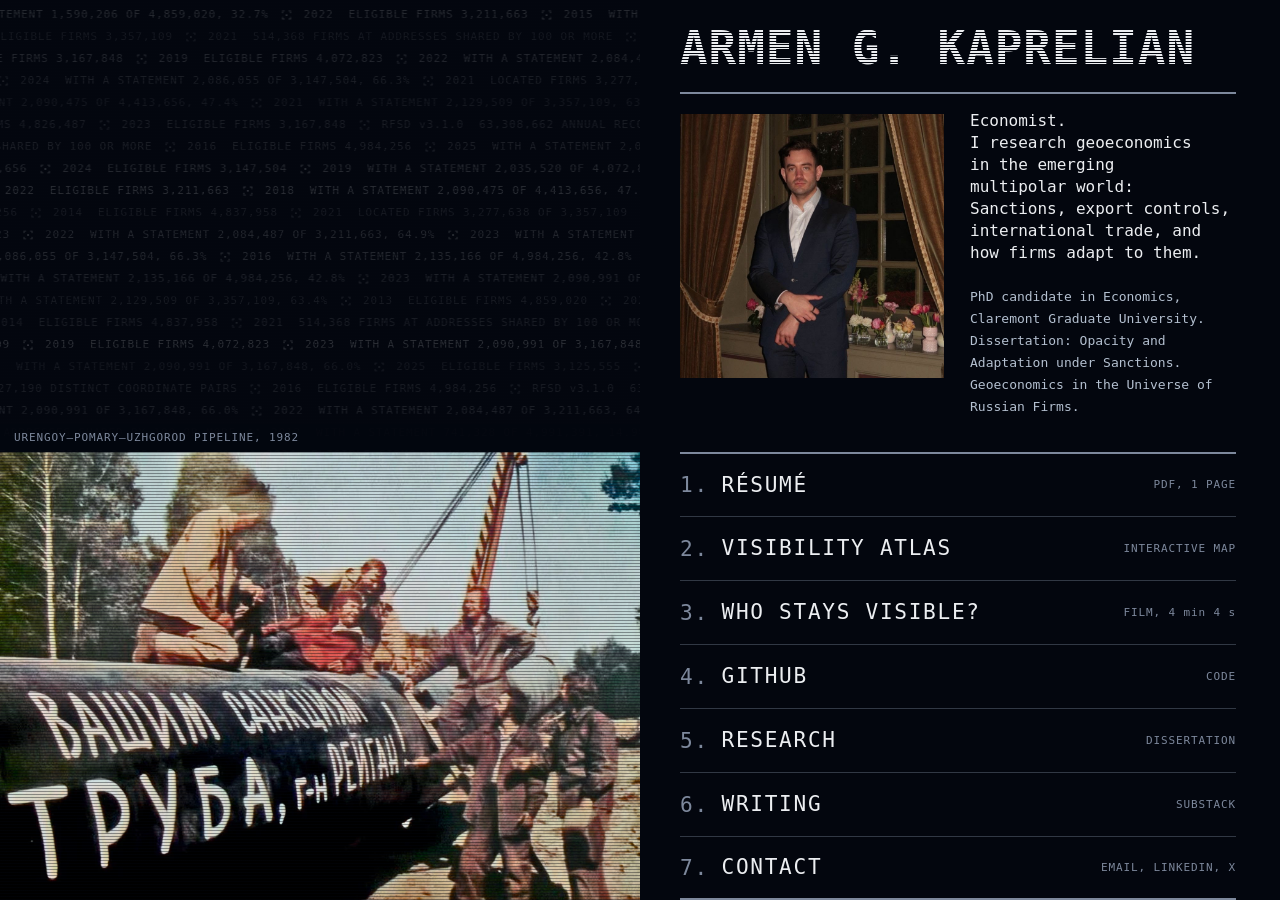
==== index.html @ 8ff7fbce "Home: the phone's top block as a card, the headshot as tall as its text (round 33, the author's appr" ====
<!doctype html>
<html lang="en">
<head>
<meta charset="utf-8">
<meta name="viewport" content="width=device-width, initial-scale=1, viewport-fit=cover">
<title>⌜Armen Kaprelian⌟</title>
<meta name="description" content="Armen G. Kaprelian, economist: sanctions, international trade and Russian firms. PhD candidate, Claremont Graduate University.">
<link rel="icon" href="favicon.svg" type="image/svg+xml">
<link rel="icon" href="favicon-32.png" sizes="32x32" type="image/png">
<link rel="apple-touch-icon" href="apple-touch-icon.png">
<link rel="preload" href="fonts/IBMPlexMono-400-latin.woff2" as="font" type="font/woff2" crossorigin>
<link rel="preload" href="fonts/IBMPlexMono-500-latin.woff2" as="font" type="font/woff2" crossorigin>
<link rel="preload" href="fonts/IBMPlexMono-700-latin.woff2" as="font" type="font/woff2" crossorigin>
<meta name="theme-color" content="#03060E">
<meta property="og:type" content="website"><meta property="og:site_name" content="Armen G. Kaprelian">
<meta property="og:title" content="Armen G. Kaprelian"><meta property="og:description" content="Armen G. Kaprelian, economist: sanctions, international trade and Russian firms. PhD candidate, Claremont Graduate University.">
<meta property="og:url" content="https://armenkaprelian.github.io/"><meta property="og:image" content="https://armenkaprelian.github.io/img/card.jpg">
<meta property="og:image:width" content="1200"><meta property="og:image:height" content="630"><meta property="og:image:alt" content="Armen G. Kaprelian: the name, the headshot and the bio beside the 1982 pipeline photo and the data stream of the home page.">
<meta name="twitter:card" content="summary_large_image">
<link rel="stylesheet" href="css/site.css">
</head>
<body>
<main class="home">
  <div class="visual">
    <canvas class="stream" aria-hidden="true"></canvas>
    <figure class="photo">
      <img src="img/home-pipeline-1982.webp" width="1000" height="700" alt="Soviet pipeline workers in 1982 beside a pipe painted with the slogan: Your sanctions are done for, Mr. Reagan!">
      <img class="pv" data-k="resume" data-src="img/preview-resume.webp" alt="" aria-hidden="true">
      <img class="pv" data-k="atlas" data-src="img/preview-atlas.webp" alt="" aria-hidden="true">
      <img class="pv" data-k="film" data-src="img/preview-film.webp" alt="" aria-hidden="true">
      <div class="pv card" data-k="github" aria-hidden="true"><div class="k">GITHUB</div><div class="big"><span class="striped">github.com/<br>ArmenKaprelian</span></div></div>
      <div class="pv card" data-k="research" aria-hidden="true"><div class="k">DISSERTATION</div><div class="big"><span class="striped">Opacity and Adaptation under Sanctions</span></div><div class="sub">Geoeconomics in the Universe of Russian Firms. Claremont Graduate University, expected 2026.</div></div>
      <div class="pv card" data-k="writing" aria-hidden="true"><div class="k">WRITING</div><div class="big"><span class="striped">substack.com/<br>@armenkaprelian</span></div></div>
      <div class="pv card" data-k="contact" aria-hidden="true"><div class="k">CONTACT</div><div class="big"><span class="striped">armenkaprelian<br>@gmail.com</span></div><div class="sub">LinkedIn, GitHub, X.</div></div>
      <div class="lines" aria-hidden="true"></div>
      <figcaption class="above">
        <div class="gloss" role="note" aria-hidden="true">
          <div class="t" lang="ru">Вашим санкциям труба, г-н Рейган!</div>
          <div class="q">«Your sanctions are done for, Mr. Reagan!»</div>
          <div class="w"><span lang="ru">Труба</span>: a pipe, and slang for «done for».</div>
        </div>
        <div class="bar"><span class="cap">Urengoy–Pomary–Uzhgorod pipeline, 1982</span><span data-k="resume">Résumé</span><span data-k="atlas">Visibility Atlas</span><span data-k="film">Who stays visible?</span><span data-k="github">GitHub</span><span data-k="research">Research</span><span data-k="writing">Writing</span><span data-k="contact">Contact</span></div>
      </figcaption>
    </figure>
  </div>

  <div class="content">
    <header class="top">
      <h1><span class="striped">Armen G. Kaprelian</span></h1>
      <hr>
      <div class="id">
        <img class="portrait" src="img/headshot.jpg" width="860" height="860" alt="Armen G. Kaprelian">
        <div class="lede">
          <p class="lead"><span class="role">Economist. </span><br><span class="what">I research geoeconomics in the emerging multipolar world: <br>Sanctions, <span class="nb">export controls,</span> international trade, and how firms adapt to them.</span></p>
          <p><span class="deg">PhD candidate in Economics, Claremont Graduate University. </span><span class="dis">Dissertation: Opacity and Adaptation under Sanctions. Geoeconomics in the Universe of Russian Firms.</span></p>
        </div>
      </div>
    </header>
    <nav class="index" aria-label="Pages">
      <a data-k="resume" href="resume/kaprelian-resume.pdf#view=Fit&amp;zoom=page-fit"><span class="n">1.</span><span class="label">Résumé</span><span class="tag">PDF, 1 PAGE</span></a>
      <a data-k="atlas" href="atlas/"><span class="n">2.</span><span class="label">Visibility Atlas</span><span class="tag">INTERACTIVE MAP</span></a>
      <a data-k="film" href="film/"><span class="n">3.</span><span class="label">Who stays visible?</span><span class="tag">FILM, 4 min 4 s</span></a>
      <a data-k="github" href="https://github.com/ArmenKaprelian"><span class="n">4.</span><span class="label">GitHub</span><span class="tag">CODE</span></a>
      <a data-k="research" href="research/"><span class="n">5.</span><span class="label">Research</span><span class="tag">DISSERTATION</span></a>
      <a data-k="writing" href="writing/"><span class="n">6.</span><span class="label">Writing</span><span class="tag">SUBSTACK</span></a>
      <a data-k="contact" href="contact/"><span class="n">7.</span><span class="label">Contact</span><span class="tag">EMAIL, LINKEDIN, X</span></a>
    </nav>
  </div>
</main>
<script src="js/stream-data.js"></script>
<script src="js/stream.js"></script>
<script src="js/home.js"></script>
</body>
</html>
---- css/site.css ----
/* The site's one stylesheet. Colours, type and the focus corners are the Visibility Atlas's own tokens
   (dataviz-lab/motion/css/theme.css and design/principles.md), so the site and the atlas read as one system.
   The atlas never loads this file: it keeps its own page, styles and scripts under /atlas/. */

/* IBM Plex Mono from the site's own fonts/ folder (the author's decision of 29 October 2026): Google Fonts' @font-face rules, copied with
   their unicode-range lines so a browser fetches only the subsets a page uses, and the woff2 files Google serves, renamed. SIL Open Font
   License 1.1 (fonts/IBMPlexMono-OFL.txt). Every page preloads the three Latin files. */
@font-face { font-family: 'IBM Plex Mono'; font-style: normal; font-weight: 400; font-display: swap; src: url('../fonts/IBMPlexMono-400-cyrillic-ext.woff2') format('woff2'); unicode-range: U+0460-052F, U+1C80-1C8A, U+20B4, U+2DE0-2DFF, U+A640-A69F, U+FE2E-FE2F; }
@font-face { font-family: 'IBM Plex Mono'; font-style: normal; font-weight: 400; font-display: swap; src: url('../fonts/IBMPlexMono-400-cyrillic.woff2') format('woff2'); unicode-range: U+0301, U+0400-045F, U+0490-0491, U+04B0-04B1, U+2116; }
@font-face { font-family: 'IBM Plex Mono'; font-style: normal; font-weight: 400; font-display: swap; src: url('../fonts/IBMPlexMono-400-vietnamese.woff2') format('woff2'); unicode-range: U+0102-0103, U+0110-0111, U+0128-0129, U+0168-0169, U+01A0-01A1, U+01AF-01B0, U+0300-0301, U+0303-0304, U+0308-0309, U+0323, U+0329, U+1EA0-1EF9, U+20AB; }
@font-face { font-family: 'IBM Plex Mono'; font-style: normal; font-weight: 400; font-display: swap; src: url('../fonts/IBMPlexMono-400-latin-ext.woff2') format('woff2'); unicode-range: U+0100-02BA, U+02BD-02C5, U+02C7-02CC, U+02CE-02D7, U+02DD-02FF, U+0304, U+0308, U+0329, U+1D00-1DBF, U+1E00-1E9F, U+1EF2-1EFF, U+2020, U+20A0-20AB, U+20AD-20C4, U+2113, U+2C60-2C7F, U+A720-A7FF; }
@font-face { font-family: 'IBM Plex Mono'; font-style: normal; font-weight: 400; font-display: swap; src: url('../fonts/IBMPlexMono-400-latin.woff2') format('woff2'); unicode-range: U+0000-00FF, U+0131, U+0152-0153, U+02BB-02BC, U+02C6, U+02DA, U+02DC, U+0304, U+0308, U+0329, U+2000-206F, U+20AC, U+2122, U+2191, U+2193, U+2212, U+2215, U+FEFF, U+FFFD; }
@font-face { font-family: 'IBM Plex Mono'; font-style: normal; font-weight: 500; font-display: swap; src: url('../fonts/IBMPlexMono-500-cyrillic-ext.woff2') format('woff2'); unicode-range: U+0460-052F, U+1C80-1C8A, U+20B4, U+2DE0-2DFF, U+A640-A69F, U+FE2E-FE2F; }
@font-face { font-family: 'IBM Plex Mono'; font-style: normal; font-weight: 500; font-display: swap; src: url('../fonts/IBMPlexMono-500-cyrillic.woff2') format('woff2'); unicode-range: U+0301, U+0400-045F, U+0490-0491, U+04B0-04B1, U+2116; }
@font-face { font-family: 'IBM Plex Mono'; font-style: normal; font-weight: 500; font-display: swap; src: url('../fonts/IBMPlexMono-500-vietnamese.woff2') format('woff2'); unicode-range: U+0102-0103, U+0110-0111, U+0128-0129, U+0168-0169, U+01A0-01A1, U+01AF-01B0, U+0300-0301, U+0303-0304, U+0308-0309, U+0323, U+0329, U+1EA0-1EF9, U+20AB; }
@font-face { font-family: 'IBM Plex Mono'; font-style: normal; font-weight: 500; font-display: swap; src: url('../fonts/IBMPlexMono-500-latin-ext.woff2') format('woff2'); unicode-range: U+0100-02BA, U+02BD-02C5, U+02C7-02CC, U+02CE-02D7, U+02DD-02FF, U+0304, U+0308, U+0329, U+1D00-1DBF, U+1E00-1E9F, U+1EF2-1EFF, U+2020, U+20A0-20AB, U+20AD-20C4, U+2113, U+2C60-2C7F, U+A720-A7FF; }
@font-face { font-family: 'IBM Plex Mono'; font-style: normal; font-weight: 500; font-display: swap; src: url('../fonts/IBMPlexMono-500-latin.woff2') format('woff2'); unicode-range: U+0000-00FF, U+0131, U+0152-0153, U+02BB-02BC, U+02C6, U+02DA, U+02DC, U+0304, U+0308, U+0329, U+2000-206F, U+20AC, U+2122, U+2191, U+2193, U+2212, U+2215, U+FEFF, U+FFFD; }
@font-face { font-family: 'IBM Plex Mono'; font-style: normal; font-weight: 700; font-display: swap; src: url('../fonts/IBMPlexMono-700-cyrillic-ext.woff2') format('woff2'); unicode-range: U+0460-052F, U+1C80-1C8A, U+20B4, U+2DE0-2DFF, U+A640-A69F, U+FE2E-FE2F; }
@font-face { font-family: 'IBM Plex Mono'; font-style: normal; font-weight: 700; font-display: swap; src: url('../fonts/IBMPlexMono-700-cyrillic.woff2') format('woff2'); unicode-range: U+0301, U+0400-045F, U+0490-0491, U+04B0-04B1, U+2116; }
@font-face { font-family: 'IBM Plex Mono'; font-style: normal; font-weight: 700; font-display: swap; src: url('../fonts/IBMPlexMono-700-vietnamese.woff2') format('woff2'); unicode-range: U+0102-0103, U+0110-0111, U+0128-0129, U+0168-0169, U+01A0-01A1, U+01AF-01B0, U+0300-0301, U+0303-0304, U+0308-0309, U+0323, U+0329, U+1EA0-1EF9, U+20AB; }
@font-face { font-family: 'IBM Plex Mono'; font-style: normal; font-weight: 700; font-display: swap; src: url('../fonts/IBMPlexMono-700-latin-ext.woff2') format('woff2'); unicode-range: U+0100-02BA, U+02BD-02C5, U+02C7-02CC, U+02CE-02D7, U+02DD-02FF, U+0304, U+0308, U+0329, U+1D00-1DBF, U+1E00-1E9F, U+1EF2-1EFF, U+2020, U+20A0-20AB, U+20AD-20C4, U+2113, U+2C60-2C7F, U+A720-A7FF; }
@font-face { font-family: 'IBM Plex Mono'; font-style: normal; font-weight: 700; font-display: swap; src: url('../fonts/IBMPlexMono-700-latin.woff2') format('woff2'); unicode-range: U+0000-00FF, U+0131, U+0152-0153, U+02BB-02BC, U+02C6, U+02DA, U+02DC, U+0304, U+0308, U+0329, U+2000-206F, U+20AC, U+2122, U+2191, U+2193, U+2212, U+2215, U+FEFF, U+FFFD; }

:root {
  --stage: #03060E;          /* the atlas's near-black navy */
  --panel: #091023;
  --ink: #ECEEF1;            /* text */
  --muted: #B4C0D0;          /* the second voice */
  --dim: #7D889C;            /* rules, numbers, captions */
  --cursor: #DB78B1; --cursor-live: #EB9AC6;   /* fuchsia: what you act on (round 32 (1 November 2026, the author's instruction from a side chat's advice): warmer and a quarter less saturated than round 30's #EE69C0/#F49ED2 and #57CE70/#93E09E, OKLCH 0.70/0.14/346 and 0.77/0.13/128; measured: 6.6:1 and 9.5:1 as text on the panel, 7.1 and 10.1:1 for the stage on their fills, 27 normal, 22 protan and 14 deutan apart, 11.2 and 10.6 from the nearest data colour) */
  --context: #9CC466;        /* green: what you read */
  --font: "IBM Plex Mono", "DejaVu Sans Mono", "Liberation Mono", Menlo, Consolas, monospace;
  --split: 50%;              /* the image panel's share of the width: half and half (layout C4, the author's pick of 28 October 2026) */
  --mk-tl-dim: url("data:image/svg+xml,%3Csvg xmlns='http://www.w3.org/2000/svg' viewBox='0 0 8 8'%3E%3Cpath d='M1 7V1h6' fill='none' stroke='%237D889C' stroke-width='2' stroke-linecap='round' stroke-linejoin='round'/%3E%3C/svg%3E");
  --mk-tr-dim: url("data:image/svg+xml,%3Csvg xmlns='http://www.w3.org/2000/svg' viewBox='0 0 8 8'%3E%3Cpath d='M1 1h6v6' fill='none' stroke='%237D889C' stroke-width='2' stroke-linecap='round' stroke-linejoin='round'/%3E%3C/svg%3E");
  --mk-br-dim: url("data:image/svg+xml,%3Csvg xmlns='http://www.w3.org/2000/svg' viewBox='0 0 8 8'%3E%3Cpath d='M7 1v6H1' fill='none' stroke='%237D889C' stroke-width='2' stroke-linecap='round' stroke-linejoin='round'/%3E%3C/svg%3E");
  --mk-bl-dim: url("data:image/svg+xml,%3Csvg xmlns='http://www.w3.org/2000/svg' viewBox='0 0 8 8'%3E%3Cpath d='M7 7H1V1' fill='none' stroke='%237D889C' stroke-width='2' stroke-linecap='round' stroke-linejoin='round'/%3E%3C/svg%3E");
  --mk-tl: url("data:image/svg+xml,%3Csvg xmlns='http://www.w3.org/2000/svg' viewBox='0 0 8 8'%3E%3Cpath d='M1 7V1h6' fill='none' stroke='%23EB9AC6' stroke-width='2' stroke-linecap='round' stroke-linejoin='round'/%3E%3C/svg%3E");
  --mk-tr: url("data:image/svg+xml,%3Csvg xmlns='http://www.w3.org/2000/svg' viewBox='0 0 8 8'%3E%3Cpath d='M1 1h6v6' fill='none' stroke='%23EB9AC6' stroke-width='2' stroke-linecap='round' stroke-linejoin='round'/%3E%3C/svg%3E");
  --mk-br: url("data:image/svg+xml,%3Csvg xmlns='http://www.w3.org/2000/svg' viewBox='0 0 8 8'%3E%3Cpath d='M7 1v6H1' fill='none' stroke='%23EB9AC6' stroke-width='2' stroke-linecap='round' stroke-linejoin='round'/%3E%3C/svg%3E");
  --mk-bl: url("data:image/svg+xml,%3Csvg xmlns='http://www.w3.org/2000/svg' viewBox='0 0 8 8'%3E%3Cpath d='M7 7H1V1' fill='none' stroke='%23EB9AC6' stroke-width='2' stroke-linecap='round' stroke-linejoin='round'/%3E%3C/svg%3E");
  --corners: var(--mk-tl) top left / 8px no-repeat, var(--mk-tr) top right / 8px no-repeat, var(--mk-br) bottom right / 8px no-repeat, var(--mk-bl) bottom left / 8px no-repeat;
  --corners-dim: var(--mk-tl-dim) top left / 8px no-repeat, var(--mk-tr-dim) top right / 8px no-repeat, var(--mk-br-dim) bottom right / 8px no-repeat, var(--mk-bl-dim) bottom left / 8px no-repeat;
  color-scheme: dark;
  --safe-l: env(safe-area-inset-left, 0px);    /* the notch and the home indicator, with viewport-fit=cover (zero elsewhere) */
  --safe-r: env(safe-area-inset-right, 0px);
  --safe-b: env(safe-area-inset-bottom, 0px);
}

* { box-sizing: border-box; }
html { -webkit-text-size-adjust: 100%; text-size-adjust: 100%; }   /* iOS enlarges text on rotation without it */
html, body { margin: 0; background: var(--stage); color: var(--ink); font-family: var(--font); }
body { font-size: 15px; line-height: 1.45; -webkit-font-smoothing: antialiased; }
a { color: inherit; }

/* The striped display style: large type cut by 1 px gaps at a 3 px pitch, the atlas's title treatment. */
@supports (mask-image: linear-gradient(#000, #000)) or (-webkit-mask-image: linear-gradient(#000, #000)) {
  .striped { -webkit-mask-image: repeating-linear-gradient(to bottom, #000 0, #000 2px, transparent 2px, transparent 3px); mask-image: repeating-linear-gradient(to bottom, #000 0, #000 2px, transparent 2px, transparent 3px); }
}

/* The focus corners: the atlas mark's four brackets around a link under the pointer or the keyboard. Hover applies only where the
   device can hover, so a tap on a phone leaves no stuck state; a press shows the live colour for as long as the finger is down. The same
   corners mark the index's rows and the film's chapters. The ::before box exists only in those states, when it gets its content. */
.cornered { position: relative; text-decoration: none; }
.cornered::before, .index .label::before, .film .chapters button::before { position: absolute; inset: -3px -7px; pointer-events: none; }
.film .chapters button::before { inset: -1px -7px; }
.cornered:focus-visible, .cornered:active { color: var(--cursor-live); outline: none; }
.cornered:focus-visible::before, .index a:focus-visible .label::before, .film .chapters button:focus-visible::before { content: ""; background: var(--corners); }
@media (hover: hover) {
  .cornered:hover { color: var(--cursor-live); }
  .cornered:hover::before, .index a:hover .label::before, .film .chapters button:hover::before { content: ""; background: var(--corners); }
}

hr { border: 0; height: 2px; margin: 0; background: var(--dim); }

/* Home, layout A "Index" (the author's pick of 29 October 2026). The image panel at the left, the content at the right, and one
   line across the page: the photo's top edge is the index's top rule, and the photo's height (--band, 0.7 of the panel's width,
   capped so the top block keeps its rows) is the index's height. The name, the headshot and the bio sit on the stream's 22 px rows,
   which start 4 px from the top. Widths come from the page (cqw), so a scroll bar never makes the photo wider than its panel. */
.home { --band: min(35vw, 100vh - 330px); --photo: 35vw; container-type: inline-size; display: grid; grid-template-columns: var(--split) 1fr; min-height: 100vh; min-height: 100dvh; }   /* dvh where the browser has it, so Safari's toolbars never cover the panel */
@supports (height: 100dvh) { .home { --band: min(35vw, 100dvh - 330px); } }
@supports (width: 1cqw) and (height: 100dvh) { .home { --band: min(35cqw, 100dvh - 330px); --photo: 35cqw; } }   /* --photo (round 32, 1 November 2026): the photo's height at the column's full width, apart from the band that sizes the index, so a short window no longer narrows the photo */
.visual { position: sticky; top: 0; height: 100vh; height: 100dvh; overflow: hidden; background: var(--stage); }
.visual canvas { position: absolute; inset: 0; z-index: 1; width: 100%; height: 100%; }
/* The photo's scan lines over the stream too (the author's request of 29 October 2026), so the panel reads as one surface: the same
   1 px line of rgba(3, 6, 14, .38) every 3 px, above the stream's canvas (painted after it at the same level) and below the photo, its
   caption bar and the slogan card, taking no pointer events. The 3 px tiles are placed from the photo's top edge (the band line, which
   need not be a multiple of 3 px from the panel's top), so the pitch runs on through the photo with no seam. A deliberate exception to
   the rule that stripes belong to large type only: this is the photo's overlay extended over the panel, not stripes on the 11 px text. */
.visual::after { content: ""; position: absolute; inset: 0; z-index: 1; pointer-events: none; background: linear-gradient(to bottom, rgba(3, 6, 14, .38) 0 1px, transparent 1px) 0 calc(100% - var(--photo)) / 100% 3px repeat-y; }

/* The photo on the floor at the centre line, its caption bar above it. Inside its frame, bottom to top: the photo, the previews of
   the index's pages, and the scan lines. */
.photo { position: absolute; left: 0; right: 0; bottom: 0; z-index: 2; margin: 0; height: var(--photo); aspect-ratio: 10 / 7; }   /* the column's width; where the window is short the photo's top sits above the index's rule (round 32) */
.photo > img, .photo .pv { position: absolute; inset: 0; display: block; width: 100%; height: 100%; }
.photo .pv { opacity: 0; transition: opacity .15s linear; }
.photo .lines { position: absolute; inset: 0; pointer-events: none; background: repeating-linear-gradient(to bottom, rgba(3, 6, 14, .38) 0 1px, transparent 1px 3px); }
.photo .pv.live { opacity: 1; }   /* js/home.js marks the preview of the row under the pointer or the keyboard */
.photo .card { display: flex; flex-direction: column; justify-content: center; gap: calc(var(--photo) * .03); padding: 0 40px; background: var(--panel); }   /* the pages without a picture, set like the film's title cards */
.photo .card .k { font-size: 12px; font-weight: 500; letter-spacing: .08em; color: var(--dim); }
.photo .card .big { font-size: calc(var(--photo) * .072); line-height: 1.12; font-weight: 700; letter-spacing: .02em; color: var(--ink); overflow-wrap: anywhere; }
.photo .card .sub { max-width: 52ch; font-size: 14px; color: var(--muted); }
.photo .above { position: absolute; left: 0; right: 0; bottom: 100%; display: flex; flex-direction: column; align-items: flex-start; }
/* The slogan, its translation and the pun, while a mouse or a pen is over the photo (or after a tap on a phone): the slogan as the
   card's title in the reading green, as on the atlas's cards (the author's pick of 29 October 2026). */
.photo .gloss { display: none; margin: 0 0 10px max(14px, var(--safe-l)); padding: 8px 12px 9px; max-width: calc(100% - 28px); background: rgba(9, 16, 35, .92); border: 2px solid var(--context); }
.photo .gloss .t { font-size: 11px; font-weight: 500; letter-spacing: .08em; text-transform: uppercase; color: var(--context); }
.photo .gloss .q { margin-top: 3px; font-size: 14px; color: var(--ink); }
.photo .gloss .w { font-size: 12px; color: var(--muted); }
.photo.on:not([data-show]) .gloss, .photo.tapped .gloss { display: block; }
.photo .bar { align-self: stretch; display: flex; flex-wrap: wrap; column-gap: 3em; padding: 6px 14px 6px max(14px, var(--safe-l)); font-size: 11px; line-height: 1.5; letter-spacing: .08em; text-transform: uppercase; color: var(--dim); background: rgba(3, 6, 14, .88); }
.photo .bar [data-k] { display: none; color: var(--cursor-live); }   /* while a preview shows, the caption names its page */
.photo[data-show] .bar .cap { display: none; }
.photo .bar [data-k].live { display: inline; }

/* The content: the top block on the 22 px rows, the index in the photo's band. */
.content { display: grid; grid-template-rows: 1fr var(--band); min-height: 100vh; min-height: 100dvh; }
.content .top { --shot: 198px; padding: 26px max(44px, var(--safe-r)) 0 40px; }
@supports (width: round(down, 10px, 1px)) and (height: 100dvh) and (width: 1cqw) {   /* the headshot fills the rows left above the band, in whole rows, and at most half the column's width (the author's pick of 29 October 2026) */
  .content .top { --shot: clamp(132px, round(down, min(100dvh - var(--band) - 140px, (50cqw - 84px) * .5), 22px), 572px); }
}
/* Small laptop screens (761 to 1400 px wide, up to 860 px tall): the bio runs to more lines there than the rows above the band hold,
   so the top block keeps one more row, the headshot stays at 132 px, which widens the bio's column, and the dissertation runs on after
   the degree rather than on its own line (the author's pick (ii) of 29 October 2026: the pipeline photo keeps its size). Other screens
   are unchanged. */
@media (min-width: 761px) and (max-width: 1500px) and (max-height: 860px) {   /* to 1,500 px wide since round 32 (1 November 2026): at 1,440 wide the lede wraps to 334 px against the 330 the band reserves, so windows under 860 px tall overflowed by 4 px */
  .home { --band: min(35vw, 100vh - 352px); }
  @supports (height: 100dvh) { .home { --band: min(35vw, 100dvh - 352px); } }
  @supports (width: 1cqw) and (height: 100dvh) { .home { --band: min(35cqw, 100dvh - 352px); } }
  .content .top { --shot: 132px; }
  .content .lede p .dis { display: inline; }   /* the dissertation runs on after the degree, a row shorter */
}
.content h1 { margin: 0 0 22px; font-size: 46px; line-height: 44px; font-weight: 700; letter-spacing: .02em; text-transform: uppercase; }
.content .top hr { margin: 0 0 20px; }
.content .id { display: grid; grid-template-columns: var(--shot) minmax(0, 1fr); column-gap: 26px; align-items: start; }
.content .portrait { display: block; width: var(--shot); height: var(--shot); }
.content .lede { color: var(--muted); }
.content .lede p { margin: 0; font-size: 13px; line-height: 22px; text-wrap: pretty; }   /* pretty: no last line of one word where the browser supports it */
.content .lede .lead { margin-bottom: 22px; font-size: 16px; color: var(--ink); }
/* The statement's capitals start on the headshot's top edge: the bio moves up 4 px, the space above the capitals in its first 22 px row, a
   shift of the glyphs only, so the layout and the rows stay as they are. Where the headshot is 440 px or more, the statement is set at
   18 px (a step: below 440 px the clamp gives 16 px). */
.content .lede { position: relative; top: -4px; }
.content .lede .lead { font-size: clamp(16px, (var(--shot) - 439px) * 1000, 18px); }
.content .lede .dis { display: block; }   /* the dissertation on its own line, under the degree */
.nb { white-space: nowrap; }

/* The index: seven rows, each a number, the page and a dim note of what it opens; the whole row is the link. */
.index { display: grid; grid-auto-rows: minmax(0, 80px); padding: 0 max(44px, var(--safe-r)) 0 40px; }
.index a { display: grid; grid-template-columns: auto minmax(0, 1fr) auto; align-items: center; border-top: 1px solid rgba(125, 136, 156, .38); color: var(--ink); text-decoration: none; outline: none; -webkit-tap-highlight-color: transparent; }
.index a:first-child { border-top: 2px solid var(--dim); }
.index a:last-child { border-bottom: 2px solid var(--dim); }   /* a rule under CONTACT as over RÉSUMÉ (the author's request of 29 October 2026) */
.index .n { padding-right: 1ch; font-size: clamp(20px, 1.65vw, 28px); font-weight: 500; line-height: 1; letter-spacing: .08em; color: var(--dim); }   /* "1." at the page names' size, as on benschulman.com (the author's pick of 29 October 2026; "01" at 13 px before) */
.index .label { position: relative; justify-self: start; font-size: clamp(20px, 1.65vw, 28px); font-weight: 500; letter-spacing: .08em; text-transform: uppercase; }
.index .tag { padding-left: 16px; font-size: 11px; letter-spacing: .08em; color: var(--dim); white-space: nowrap; }
.index a:focus-visible .label, .index a:active .label { color: var(--cursor-live); }
.index a:focus-visible .tag { color: var(--muted); }
@media (hover: hover) {
  .index a:hover .label { color: var(--cursor-live); }
  .index a:hover .tag { color: var(--muted); }
}

/* Subpages: one reading column, no image panel and no stream. */
.page { max-width: 820px; padding: 13px max(18px, var(--safe-r)) max(48px, calc(var(--safe-b) + 24px)) max(18px, var(--safe-l)); }
.page h1 { margin: 0 0 14px; font-size: 40px; line-height: 1.05; font-weight: 700; letter-spacing: .02em; text-transform: uppercase; }
.page .body { margin: 14px 0; color: var(--muted); }
.page .body p { margin: 0 0 12px; max-width: 66ch; text-wrap: pretty; }
.page .label { font-size: 13px; font-weight: 500; letter-spacing: .08em; text-transform: uppercase; color: var(--dim); }
.page .links { list-style: none; margin: 0; padding: 0; }
.page .links li { display: flex; flex-wrap: wrap; align-items: baseline; column-gap: 14px; line-height: 1.9; }   /* the label on the link's baseline */
.page .links .label { min-width: 9ch; line-height: inherit; }
.page .links a { overflow-wrap: anywhere; }   /* a long address wraps rather than widening a phone's page */
.page .note { font-size: 12px; color: var(--dim); }
/* The film page: the player as large as leaves the title above it and the chapter list below it in one screen (the author's request
   of 29 October 2026), never narrower than 520 px unless the page is; the chapter list in four columns across the page. */
.page.film { max-width: none; }
.film video { display: block; width: min(100%, max(520px, calc((100vh - 310px) * 16 / 9))); width: min(100%, max(520px, calc((100dvh - 310px) * 16 / 9))); height: auto; aspect-ratio: 16 / 9; background: var(--panel); margin: 14px 0 8px; }
.film .chapters { list-style: none; margin: 14px 0; padding: 0; columns: 4 17rem; column-gap: 28px; font-size: 13px; }
.film .chapters li { break-inside: avoid; }
.film .chapters button { font: inherit; color: var(--muted); background: none; border: 0; padding: 2px 0; margin: 0; text-align: left; cursor: pointer; position: relative; -webkit-tap-highlight-color: transparent; }
.film .chapters .t { display: inline-block; min-width: 6ch; color: var(--dim); }
.film .chapters button[aria-current="true"], .film .chapters button[aria-current="true"] .t { color: var(--context); }   /* the chapter playing, in the reading green */
.film .chapters button:focus-visible, .film .chapters button:active { color: var(--cursor-live); outline: none; }
@media (hover: hover) { .film .chapters button:hover { color: var(--cursor-live); } }

/* The way home: HOME inside the mark's corners, dim at rest and fuchsia under the pointer or the keyboard. It closes the title's line
   at the right, on the title's baseline, its right corner on the end of the rule under the title (the author's pick A of 29 October
   2026, the standard for every subpage). The bottom margin, larger than HOME's descent, leaves the header's depth to the title alone,
   so the rule under it stays where it was at every size and pixel density. */
.page .head { display: flex; align-items: baseline; justify-content: space-between; column-gap: 24px; margin: 0 0 14px; }
.page .head h1 { margin: 0; }
.homelink { display: inline-block; flex: none; margin: 0 7px -6px; font-size: 15px; font-weight: 500; letter-spacing: .08em; text-transform: uppercase; color: var(--muted); }
.homelink::before { content: ""; background: var(--corners-dim); }

/* The home page stacked, on phones (the author's rule of 29 October 2026) and wherever the split has too little room: tablets in
   portrait and landscape, phones in landscape, windows narrower than 1200 px or lower than 600 px. The name, the headshot, the bio
   and the index first, in the subpages' 820 px column; the stream and the photo below them, the photo whole at the screen's width
   on the page's floor. Each note sits under its page in the index. js/home.js uses the same limits. */
@media (max-width: 1199px), (max-height: 599px) {
  .home { display: flex; flex-direction: column; }
  .content { order: -1; display: block; min-height: 0; max-width: 820px; }
  .content .top { --shot: 160px; padding: 14px max(16px, var(--safe-r)) 0 max(16px, var(--safe-l)); }
  @supports (width: round(down, 10px, 1px)) and (width: 1cqw) { .content .top { --shot: clamp(110px, round(down, (min(100cqw, 820px) - 32px) * .43, 2px), 286px); } }   /* 0.43 of the column, at most 286 px on tablets */
  .content h1 { margin-bottom: 14px; font-size: 30px; }
  .content .id { column-gap: 16px; }
  .content .lede { display: contents; }
  .content .lede .lead { grid-column: 2; grid-row: 1; margin: 0; font-size: 15px; position: relative; top: -5px; }   /* the capitals on the headshot's top edge */
  .content .lede .lead + p { grid-column: 1 / -1; grid-row: 2; margin-top: 22px; }
  .index { grid-auto-rows: 60px; padding: 22px max(16px, var(--safe-r)) 30px max(16px, var(--safe-l)); }
  .index a { grid-template-columns: auto minmax(0, 1fr); align-content: center; }
  .index .n { grid-row: 1; font-size: 18px; }   /* on the page name's line, at its size */
  .index .label { font-size: 18px; }
  .index .tag { grid-column: 2; padding: 3px 0 0; font-size: 10px; }
  .visual { --above: 154px; position: relative; height: auto; padding-top: var(--above); }   /* a band of the stream above the caption and the photo, tall enough for the slogan's card */
  .visual::after { background-position: 0 var(--above); }   /* the scan lines placed from the photo's top, below that band (one value for both, so they cannot part) */
  .photo { position: relative; right: auto; bottom: auto; width: 100%; height: auto; }
  .photo .bar { padding: 8px max(16px, var(--safe-r)) 8px max(16px, var(--safe-l)); }
  .photo .gloss { margin-left: max(16px, var(--safe-l)); }
}

/* Phones: the subpages' column to the screen's edges. */
@media (max-width: 760px) {
  .page { padding: 14px max(16px, var(--safe-r)) max(40px, calc(var(--safe-b) + 24px)) max(16px, var(--safe-l)); }
  .page h1 { font-size: 30px; }
  .film .chapters button { padding: 5px 0; }   /* taller rows for a finger */
  /* The home page's top block as a card (round 33, the author's request of 2 November 2026, after a phone that scales text by about 1.13 ran the
     statement's last line under the headshot, and his rule against dead space). Beside the headshot sit the lines that identify him, "Economist.",
     the degree and the dissertation, and the headshot is as tall as they are: its box takes the rows they fill and crops the square picture to
     a taller frame (object-fit: cover, at most 1.6 times its width; beyond that, at a text scale over about 1.4, the lines run on below it),
     so no line falls under the picture and no space stands beside it, at any text scale. The statement runs below at the column's full width,
     where no line is short. The four pieces are spans in the two paragraphs (display: contents), placed by the grid; the laptop and tablet
     layouts read the same markup in its own order. The headshot takes 0.40 of the column. The name takes 7 percent of the screen's width, one
     line at 360 px and up unless the text is scaled more than a sixth. (The runaround of 1 November 2026 is retired.) */
  .content .top { --shot: 150px; }
  @supports (width: round(down, 10px, 1px)) and (width: 1cqw) { .content .top { --shot: clamp(110px, round(down, (min(100cqw, 820px) - 32px) * .40, 2px), 286px); } }
  .content h1 { font-size: clamp(22px, 7vw, 30px); line-height: 1.15; }
  .content .id { grid-template-rows: auto auto 1fr auto; }   /* the headshot's rows: "Economist.", the degree, the dissertation; the fr row takes any height left */
  .content .lede p { display: contents; }
  .content .lede br { display: none; }
  .content .portrait { grid-column: 1; grid-row: 1 / 4; align-self: start; height: 100%; min-height: var(--shot); max-height: calc(var(--shot) * 1.6); object-fit: cover; }
  .content .lede .role, .content .lede .deg, .content .lede .dis { grid-column: 2; position: relative; top: -5px; }   /* the capitals on the headshot's top edge */
  .content .lede .role { grid-row: 1; font-size: 15px; color: var(--ink); }
  .content .lede .deg { grid-row: 2; font-size: 13px; color: var(--muted); }
  .content .lede .dis { grid-row: 3; font-size: 13px; color: var(--muted); }
  .content .lede .what { grid-column: 1 / -1; grid-row: 4; margin-top: 22px; font-size: 15px; color: var(--ink); }
}

@media (prefers-reduced-motion: reduce) { * { transition: none !important; animation: none !important; } }
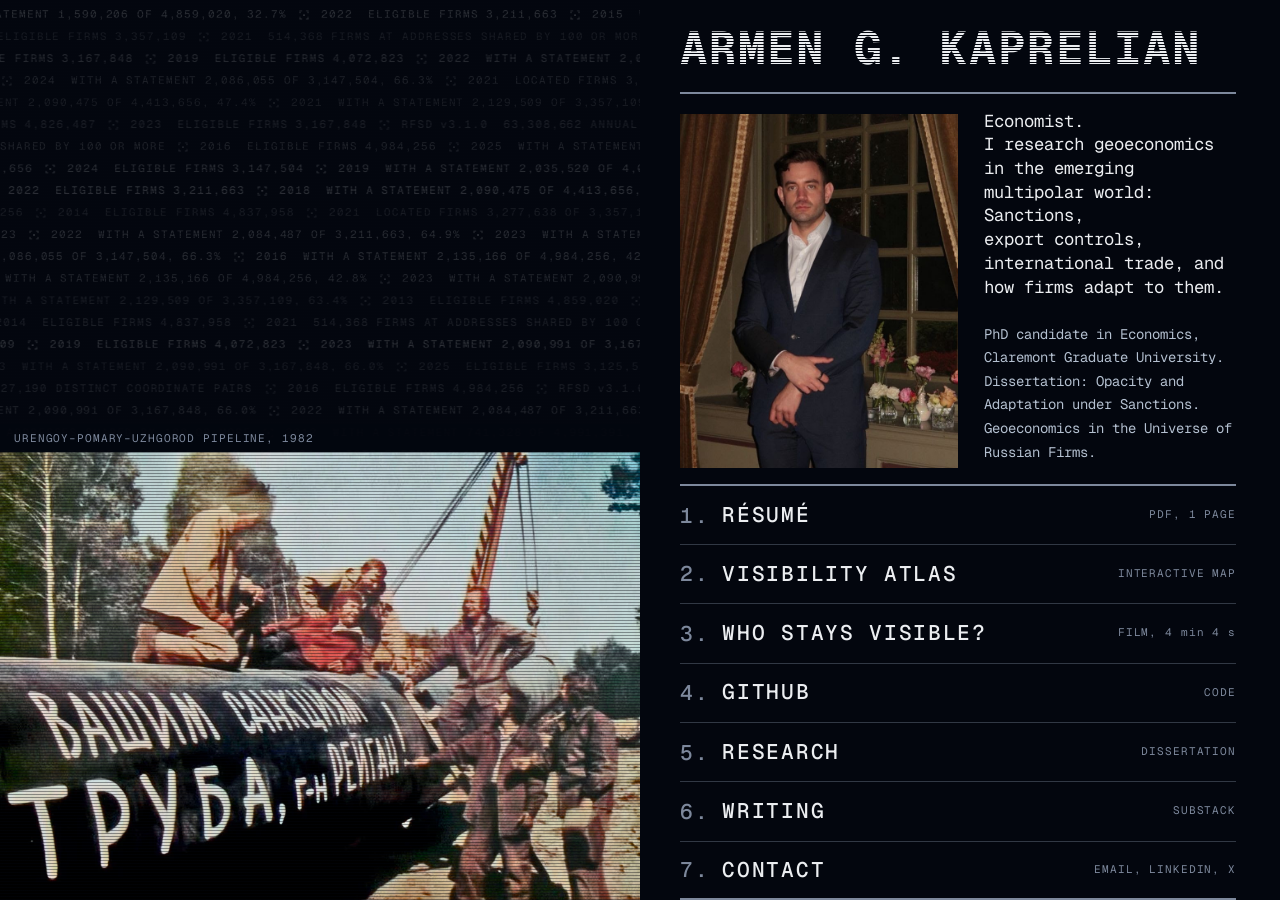
==== commit cb49e78e: "Home and subpages: Geist Mono in place of IBM Plex Mono (round 36, the author's approval of 2 Novemb" ====
--- a/index.html
+++ b/index.html
@@ -8,9 +8,7 @@
 <link rel="icon" href="favicon.svg" type="image/svg+xml">
 <link rel="icon" href="favicon-32.png" sizes="32x32" type="image/png">
 <link rel="apple-touch-icon" href="apple-touch-icon.png">
-<link rel="preload" href="fonts/IBMPlexMono-400-latin.woff2" as="font" type="font/woff2" crossorigin>
-<link rel="preload" href="fonts/IBMPlexMono-500-latin.woff2" as="font" type="font/woff2" crossorigin>
-<link rel="preload" href="fonts/IBMPlexMono-700-latin.woff2" as="font" type="font/woff2" crossorigin>
+<link rel="preload" href="fonts/GeistMono-Variable.woff2" as="font" type="font/woff2" crossorigin>
 <meta name="theme-color" content="#03060E">
 <meta property="og:type" content="website"><meta property="og:site_name" content="Armen G. Kaprelian">
 <meta property="og:title" content="Armen G. Kaprelian"><meta property="og:description" content="Armen G. Kaprelian, economist: sanctions, international trade and Russian firms. PhD candidate, Claremont Graduate University.">
--- a/css/site.css
+++ b/css/site.css
@@ -2,24 +2,10 @@
    (dataviz-lab/motion/css/theme.css and design/principles.md), so the site and the atlas read as one system.
    The atlas never loads this file: it keeps its own page, styles and scripts under /atlas/. */
 
-/* IBM Plex Mono from the site's own fonts/ folder (the author's decision of 29 October 2026): Google Fonts' @font-face rules, copied with
-   their unicode-range lines so a browser fetches only the subsets a page uses, and the woff2 files Google serves, renamed. SIL Open Font
-   License 1.1 (fonts/IBMPlexMono-OFL.txt). Every page preloads the three Latin files. */
-@font-face { font-family: 'IBM Plex Mono'; font-style: normal; font-weight: 400; font-display: swap; src: url('../fonts/IBMPlexMono-400-cyrillic-ext.woff2') format('woff2'); unicode-range: U+0460-052F, U+1C80-1C8A, U+20B4, U+2DE0-2DFF, U+A640-A69F, U+FE2E-FE2F; }
-@font-face { font-family: 'IBM Plex Mono'; font-style: normal; font-weight: 400; font-display: swap; src: url('../fonts/IBMPlexMono-400-cyrillic.woff2') format('woff2'); unicode-range: U+0301, U+0400-045F, U+0490-0491, U+04B0-04B1, U+2116; }
-@font-face { font-family: 'IBM Plex Mono'; font-style: normal; font-weight: 400; font-display: swap; src: url('../fonts/IBMPlexMono-400-vietnamese.woff2') format('woff2'); unicode-range: U+0102-0103, U+0110-0111, U+0128-0129, U+0168-0169, U+01A0-01A1, U+01AF-01B0, U+0300-0301, U+0303-0304, U+0308-0309, U+0323, U+0329, U+1EA0-1EF9, U+20AB; }
-@font-face { font-family: 'IBM Plex Mono'; font-style: normal; font-weight: 400; font-display: swap; src: url('../fonts/IBMPlexMono-400-latin-ext.woff2') format('woff2'); unicode-range: U+0100-02BA, U+02BD-02C5, U+02C7-02CC, U+02CE-02D7, U+02DD-02FF, U+0304, U+0308, U+0329, U+1D00-1DBF, U+1E00-1E9F, U+1EF2-1EFF, U+2020, U+20A0-20AB, U+20AD-20C4, U+2113, U+2C60-2C7F, U+A720-A7FF; }
-@font-face { font-family: 'IBM Plex Mono'; font-style: normal; font-weight: 400; font-display: swap; src: url('../fonts/IBMPlexMono-400-latin.woff2') format('woff2'); unicode-range: U+0000-00FF, U+0131, U+0152-0153, U+02BB-02BC, U+02C6, U+02DA, U+02DC, U+0304, U+0308, U+0329, U+2000-206F, U+20AC, U+2122, U+2191, U+2193, U+2212, U+2215, U+FEFF, U+FFFD; }
-@font-face { font-family: 'IBM Plex Mono'; font-style: normal; font-weight: 500; font-display: swap; src: url('../fonts/IBMPlexMono-500-cyrillic-ext.woff2') format('woff2'); unicode-range: U+0460-052F, U+1C80-1C8A, U+20B4, U+2DE0-2DFF, U+A640-A69F, U+FE2E-FE2F; }
-@font-face { font-family: 'IBM Plex Mono'; font-style: normal; font-weight: 500; font-display: swap; src: url('../fonts/IBMPlexMono-500-cyrillic.woff2') format('woff2'); unicode-range: U+0301, U+0400-045F, U+0490-0491, U+04B0-04B1, U+2116; }
-@font-face { font-family: 'IBM Plex Mono'; font-style: normal; font-weight: 500; font-display: swap; src: url('../fonts/IBMPlexMono-500-vietnamese.woff2') format('woff2'); unicode-range: U+0102-0103, U+0110-0111, U+0128-0129, U+0168-0169, U+01A0-01A1, U+01AF-01B0, U+0300-0301, U+0303-0304, U+0308-0309, U+0323, U+0329, U+1EA0-1EF9, U+20AB; }
-@font-face { font-family: 'IBM Plex Mono'; font-style: normal; font-weight: 500; font-display: swap; src: url('../fonts/IBMPlexMono-500-latin-ext.woff2') format('woff2'); unicode-range: U+0100-02BA, U+02BD-02C5, U+02C7-02CC, U+02CE-02D7, U+02DD-02FF, U+0304, U+0308, U+0329, U+1D00-1DBF, U+1E00-1E9F, U+1EF2-1EFF, U+2020, U+20A0-20AB, U+20AD-20C4, U+2113, U+2C60-2C7F, U+A720-A7FF; }
-@font-face { font-family: 'IBM Plex Mono'; font-style: normal; font-weight: 500; font-display: swap; src: url('../fonts/IBMPlexMono-500-latin.woff2') format('woff2'); unicode-range: U+0000-00FF, U+0131, U+0152-0153, U+02BB-02BC, U+02C6, U+02DA, U+02DC, U+0304, U+0308, U+0329, U+2000-206F, U+20AC, U+2122, U+2191, U+2193, U+2212, U+2215, U+FEFF, U+FFFD; }
-@font-face { font-family: 'IBM Plex Mono'; font-style: normal; font-weight: 700; font-display: swap; src: url('../fonts/IBMPlexMono-700-cyrillic-ext.woff2') format('woff2'); unicode-range: U+0460-052F, U+1C80-1C8A, U+20B4, U+2DE0-2DFF, U+A640-A69F, U+FE2E-FE2F; }
-@font-face { font-family: 'IBM Plex Mono'; font-style: normal; font-weight: 700; font-display: swap; src: url('../fonts/IBMPlexMono-700-cyrillic.woff2') format('woff2'); unicode-range: U+0301, U+0400-045F, U+0490-0491, U+04B0-04B1, U+2116; }
-@font-face { font-family: 'IBM Plex Mono'; font-style: normal; font-weight: 700; font-display: swap; src: url('../fonts/IBMPlexMono-700-vietnamese.woff2') format('woff2'); unicode-range: U+0102-0103, U+0110-0111, U+0128-0129, U+0168-0169, U+01A0-01A1, U+01AF-01B0, U+0300-0301, U+0303-0304, U+0308-0309, U+0323, U+0329, U+1EA0-1EF9, U+20AB; }
-@font-face { font-family: 'IBM Plex Mono'; font-style: normal; font-weight: 700; font-display: swap; src: url('../fonts/IBMPlexMono-700-latin-ext.woff2') format('woff2'); unicode-range: U+0100-02BA, U+02BD-02C5, U+02C7-02CC, U+02CE-02D7, U+02DD-02FF, U+0304, U+0308, U+0329, U+1D00-1DBF, U+1E00-1E9F, U+1EF2-1EFF, U+2020, U+20A0-20AB, U+20AD-20C4, U+2113, U+2C60-2C7F, U+A720-A7FF; }
-@font-face { font-family: 'IBM Plex Mono'; font-style: normal; font-weight: 700; font-display: swap; src: url('../fonts/IBMPlexMono-700-latin.woff2') format('woff2'); unicode-range: U+0000-00FF, U+0131, U+0152-0153, U+02BB-02BC, U+02C6, U+02DA, U+02DC, U+0304, U+0308, U+0329, U+2000-206F, U+20AC, U+2122, U+2191, U+2193, U+2212, U+2215, U+FEFF, U+FFFD; }
+/* Geist Mono from the site's own fonts/ folder (round 36, the author's decision of 2 November 2026, in place of IBM Plex Mono, which the
+   site had served the same way since 29 October 2026): Vercel's variable file, one face for every weight the pages use (400, 500 and 700),
+   from the geist npm package 1.9.0. SIL Open Font License 1.1 (fonts/GeistMono-OFL.txt). Every page preloads the one file. */
+@font-face { font-family: 'Geist Mono'; font-style: normal; font-weight: 100 900; font-display: swap; src: url('../fonts/GeistMono-Variable.woff2') format('woff2'); }
 
 :root {
   --stage: #03060E;          /* the atlas's near-black navy */
@@ -29,7 +15,7 @@
   --dim: #7D889C;            /* rules, numbers, captions */
   --cursor: #DB78B1; --cursor-live: #EB9AC6;   /* fuchsia: what you act on (round 32 (1 November 2026, the author's instruction from a side chat's advice): warmer and a quarter less saturated than round 30's #EE69C0/#F49ED2 and #57CE70/#93E09E, OKLCH 0.70/0.14/346 and 0.77/0.13/128; measured: 6.6:1 and 9.5:1 as text on the panel, 7.1 and 10.1:1 for the stage on their fills, 27 normal, 22 protan and 14 deutan apart, 11.2 and 10.6 from the nearest data colour) */
   --context: #9CC466;        /* green: what you read */
-  --font: "IBM Plex Mono", "DejaVu Sans Mono", "Liberation Mono", Menlo, Consolas, monospace;
+  --font: "Geist Mono", "DejaVu Sans Mono", "Liberation Mono", Menlo, Consolas, monospace;
   --split: 50%;              /* the image panel's share of the width: half and half (layout C4, the author's pick of 28 October 2026) */
   --mk-tl-dim: url("data:image/svg+xml,%3Csvg xmlns='http://www.w3.org/2000/svg' viewBox='0 0 8 8'%3E%3Cpath d='M1 7V1h6' fill='none' stroke='%237D889C' stroke-width='2' stroke-linecap='round' stroke-linejoin='round'/%3E%3C/svg%3E");
   --mk-tr-dim: url("data:image/svg+xml,%3Csvg xmlns='http://www.w3.org/2000/svg' viewBox='0 0 8 8'%3E%3Cpath d='M1 1h6v6' fill='none' stroke='%237D889C' stroke-width='2' stroke-linecap='round' stroke-linejoin='round'/%3E%3C/svg%3E");
@@ -77,9 +63,8 @@
    line across the page: the photo's top edge is the index's top rule, and the photo's height (--band, 0.7 of the panel's width,
    capped so the top block keeps its rows) is the index's height. The name, the headshot and the bio sit on the stream's 22 px rows,
    which start 4 px from the top. Widths come from the page (cqw), so a scroll bar never makes the photo wider than its panel. */
-.home { --band: min(35vw, 100vh - 330px); --photo: 35vw; container-type: inline-size; display: grid; grid-template-columns: var(--split) 1fr; min-height: 100vh; min-height: 100dvh; }   /* dvh where the browser has it, so Safari's toolbars never cover the panel */
-@supports (height: 100dvh) { .home { --band: min(35vw, 100dvh - 330px); } }
-@supports (width: 1cqw) and (height: 100dvh) { .home { --band: min(35cqw, 100dvh - 330px); --photo: 35cqw; } }   /* --photo (round 32, 1 November 2026): the photo's height at the column's full width, apart from the band that sizes the index, so a short window no longer narrows the photo */
+.home { --photo: 35vw; --band: var(--photo); container-type: inline-size; display: grid; grid-template-columns: var(--split) 1fr; min-height: 100vh; min-height: 100dvh; }   /* dvh where the browser has it, so Safari's toolbars never cover the panel */
+@supports (width: 1cqw) { .home { --photo: 35cqw; } }   /* the photo's height at the column's full width; the index's band is the same height where the top block leaves it the room (round 33, 2 November 2026: the band no longer reserves a fixed 330 px for the top block; the index's row yields instead) */
 .visual { position: sticky; top: 0; height: 100vh; height: 100dvh; overflow: hidden; background: var(--stage); }
 .visual canvas { position: absolute; inset: 0; z-index: 1; width: 100%; height: 100%; }
 /* The photo's scan lines over the stream too (the author's request of 29 October 2026), so the panel reads as one surface: the same
@@ -113,36 +98,34 @@
 .photo[data-show] .bar .cap { display: none; }
 .photo .bar [data-k].live { display: inline; }
 
-/* The content: the top block on the 22 px rows, the index in the photo's band. */
-.content { display: grid; grid-template-rows: 1fr var(--band); min-height: 100vh; min-height: 100dvh; }
-.content .top { --shot: 198px; padding: 26px max(44px, var(--safe-r)) 0 40px; }
-@supports (width: round(down, 10px, 1px)) and (height: 100dvh) and (width: 1cqw) {   /* the headshot fills the rows left above the band, in whole rows, and at most half the column's width (the author's pick of 29 October 2026) */
-  .content .top { --shot: clamp(132px, round(down, min(100dvh - var(--band) - 140px, (50cqw - 84px) * .5), 22px), 572px); }
-}
-/* Small laptop screens (761 to 1400 px wide, up to 860 px tall): the bio runs to more lines there than the rows above the band hold,
-   so the top block keeps one more row, the headshot stays at 132 px, which widens the bio's column, and the dissertation runs on after
-   the degree rather than on its own line (the author's pick (ii) of 29 October 2026: the pipeline photo keeps its size). Other screens
-   are unchanged. */
-@media (min-width: 761px) and (max-width: 1500px) and (max-height: 860px) {   /* to 1,500 px wide since round 32 (1 November 2026): at 1,440 wide the lede wraps to 334 px against the 330 the band reserves, so windows under 860 px tall overflowed by 4 px */
-  .home { --band: min(35vw, 100vh - 352px); }
-  @supports (height: 100dvh) { .home { --band: min(35vw, 100dvh - 352px); } }
-  @supports (width: 1cqw) and (height: 100dvh) { .home { --band: min(35cqw, 100dvh - 352px); } }
-  .content .top { --shot: 132px; }
-  .content .lede p .dis { display: inline; }   /* the dissertation runs on after the degree, a row shorter */
+/* The content: the top block, then the index in the photo's band. The band is the row's ceiling, not its size: where the top block needs
+   more than the window leaves above the band, the index's row gives it up and its rows compress, so no window overflows and no rule
+   reserves a height for a wording (round 33, 2 November 2026; the 330 and 352 px reservations and the small-laptop rule went with it). */
+.content { display: grid; grid-template-rows: 1fr minmax(0, var(--band)); height: 100vh; height: 100dvh; }   /* a definite height, so the band's row can give room to the top block */
+.content .top { --shot: 198px; padding: 26px max(44px, var(--safe-r)) 16px 40px; }   /* 16 px under the bio, so the index's rule never touches it where the band yields; with the 140 px the headshot formula leaves, the band keeps its height on windows that have the room (round 34) */
+@supports (height: 100dvh) and (width: 1cqw) {   /* the headshot's width: the height left above the band, at most half the column's width (the author's pick of 29 October 2026) */
+  .content .top { --shot: clamp(132px, min(100dvh - var(--band) - 140px, (50cqw - 84px) * .5), 572px); }
 }
 .content h1 { margin: 0 0 22px; font-size: 46px; line-height: 44px; font-weight: 700; letter-spacing: .02em; text-transform: uppercase; }
 .content .top hr { margin: 0 0 20px; }
 .content .id { display: grid; grid-template-columns: var(--shot) minmax(0, 1fr); column-gap: 26px; align-items: start; }
-.content .portrait { display: block; width: var(--shot); height: var(--shot); }
+.content .portrait { display: block; width: var(--shot); height: 100%; min-height: var(--shot); max-height: calc(var(--shot) * 1.6); object-fit: cover; }   /* as tall as the text beside it: square where the text is short, cropped taller where it is long, at most 1.6 times its width (round 33) */
 .content .lede { color: var(--muted); }
 .content .lede p { margin: 0; font-size: 13px; line-height: 22px; text-wrap: pretty; }   /* pretty: no last line of one word where the browser supports it */
 .content .lede .lead { margin-bottom: 22px; font-size: 16px; color: var(--ink); }
-/* The statement's capitals start on the headshot's top edge: the bio moves up 4 px, the space above the capitals in its first 22 px row, a
-   shift of the glyphs only, so the layout and the rows stay as they are. Where the headshot is 440 px or more, the statement is set at
-   18 px (a step: below 440 px the clamp gives 16 px). */
-.content .lede { position: relative; top: -4px; }
-.content .lede .lead { font-size: clamp(16px, (var(--shot) - 439px) * 1000, 18px); }
+.content .lede { position: relative; top: -4px; }   /* the statement's capitals on the headshot's top edge: a shift of the glyphs only */
 .content .lede .dis { display: block; }   /* the dissertation on its own line, under the degree */
+/* The split layout (round 33, 2 November 2026): the bio's type follows the headshot's width, so the block keeps its proportions on every
+   laptop and desktop window: the statement at 0.062 of the headshot's width (16 px beside a 256 px headshot, 23 px beside 372), the
+   credentials at 0.05, each with its line pitch and the gap between them scaled alike (22 px at the floor). The ratio is set so the bio
+   is a little taller than the headshot is wide, and the headshot's frame follows it, so the two end together. The floors are the sizes
+   of 1 November; the ceilings keep a desktop window readable. */
+@media (min-width: 1200px) and (min-height: 600px) {
+  .content .top { --f: clamp(16px, var(--shot) * .062, 26px); --g: clamp(13px, var(--shot) * .05, 21px); }
+  .content .lede { top: calc(var(--f) * -.25); max-width: max(var(--shot) * 1.4, (258px - var(--shot)) * 10000); }   /* the measure: 1.4 headshots (37 characters) while the type follows the headshot, which keeps the bio as tall as the headshot is wide on a wide column; below a 258 px headshot the type is at its floor and the bio takes the column (the second term is then thousands of px) */
+  .content .lede p { font-size: var(--g); line-height: 1.6923; }
+  .content .lede .lead { margin-bottom: 1.375em; font-size: var(--f); line-height: 1.375; }
+}
 .nb { white-space: nowrap; }
 
 /* The index: seven rows, each a number, the page and a dim note of what it opens; the whole row is the link. */
@@ -198,7 +181,7 @@
    on the page's floor. Each note sits under its page in the index. js/home.js uses the same limits. */
 @media (max-width: 1199px), (max-height: 599px) {
   .home { display: flex; flex-direction: column; }
-  .content { order: -1; display: block; min-height: 0; max-width: 820px; }
+  .content { order: -1; display: block; height: auto; max-width: 820px; }
   .content .top { --shot: 160px; padding: 14px max(16px, var(--safe-r)) 0 max(16px, var(--safe-l)); }
   @supports (width: round(down, 10px, 1px)) and (width: 1cqw) { .content .top { --shot: clamp(110px, round(down, (min(100cqw, 820px) - 32px) * .43, 2px), 286px); } }   /* 0.43 of the column, at most 286 px on tablets */
   .content h1 { margin-bottom: 14px; font-size: 30px; }
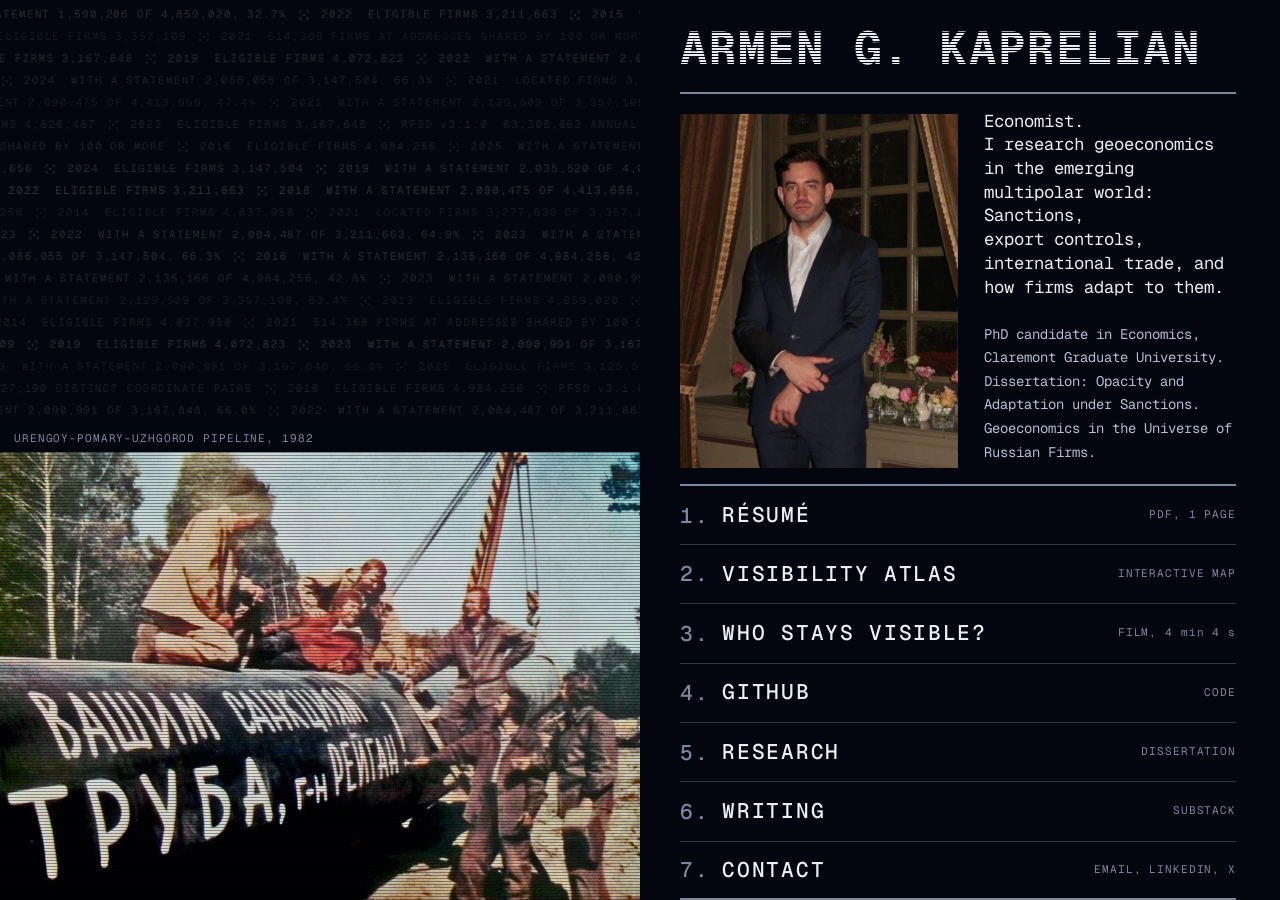
==== commit b9c44e95: "Clarify enterprise labels and statement display rules" ====
--- a/index.html
+++ b/index.html
@@ -12,7 +12,7 @@
 <meta name="theme-color" content="#03060E">
 <meta property="og:type" content="website"><meta property="og:site_name" content="Armen G. Kaprelian">
 <meta property="og:title" content="Armen G. Kaprelian"><meta property="og:description" content="Armen G. Kaprelian, economist: sanctions, international trade and Russian firms. PhD candidate, Claremont Graduate University.">
-<meta property="og:url" content="https://armenkaprelian.github.io/"><meta property="og:image" content="https://armenkaprelian.github.io/img/card.jpg">
+<meta property="og:url" content="https://armenkaprelian.com/"><meta property="og:image" content="https://armenkaprelian.com/img/card.jpg">
 <meta property="og:image:width" content="1200"><meta property="og:image:height" content="630"><meta property="og:image:alt" content="Armen G. Kaprelian: the name, the headshot and the bio beside the 1982 pipeline photo and the data stream of the home page.">
 <meta name="twitter:card" content="summary_large_image">
 <link rel="stylesheet" href="css/site.css">
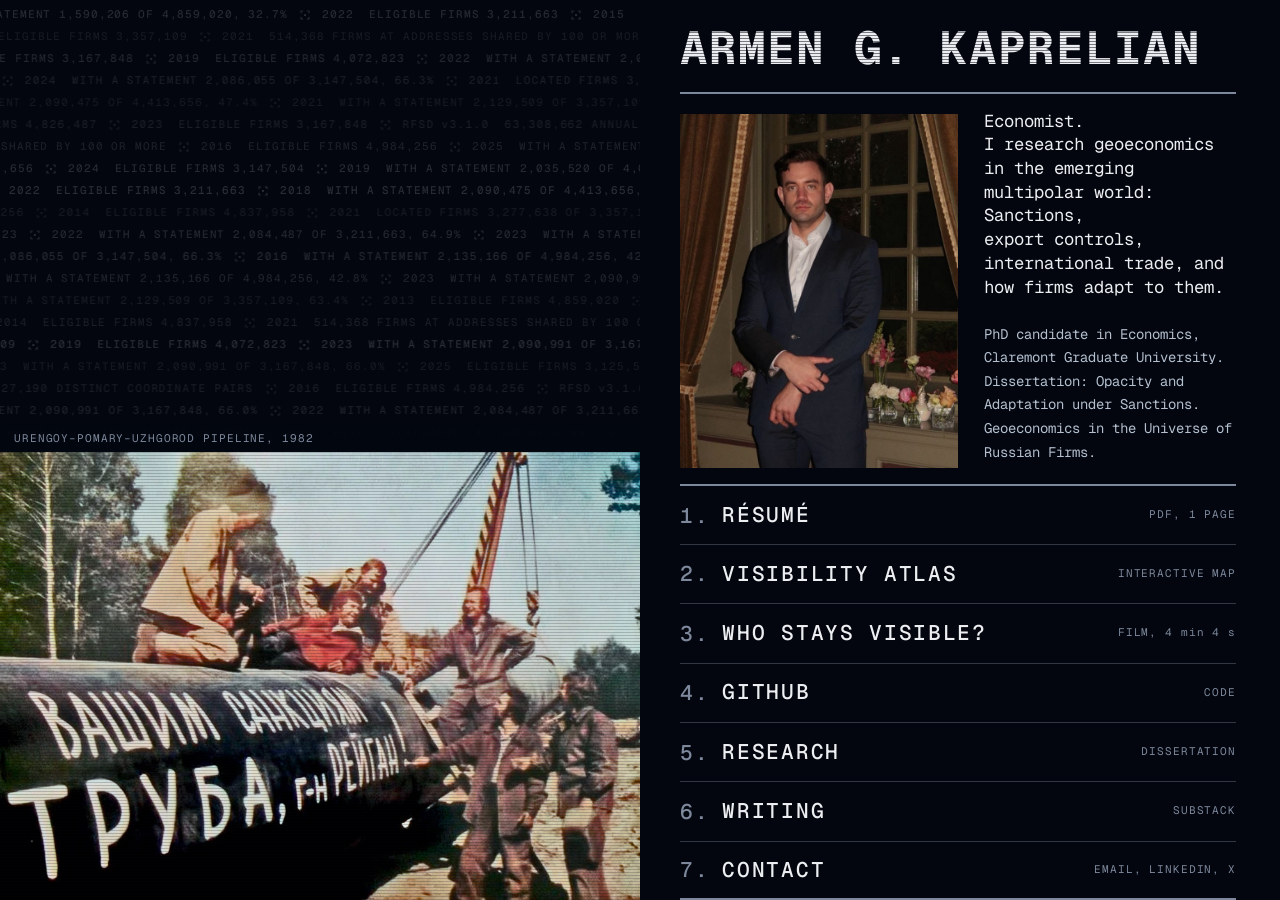
==== commit fe25bba0: "Update Atlas terminology and film narration, and enable web analytics" ====
--- a/index.html
+++ b/index.html
@@ -68,5 +68,6 @@
 <script src="js/stream-data.js"></script>
 <script src="js/stream.js"></script>
 <script src="js/home.js"></script>
+<!-- Cloudflare Web Analytics --><script type='module' src='https://static.cloudflareinsights.com/beacon.min.js' data-cf-beacon='{"token": "78b9bd8de7fc4aeda663357ef41abbd4"}'></script><!-- End Cloudflare Web Analytics -->
 </body>
 </html>
--- a/css/site.css
+++ b/css/site.css
@@ -39,9 +39,9 @@
 body { font-size: 15px; line-height: 1.45; -webkit-font-smoothing: antialiased; }
 a { color: inherit; }
 
-/* The striped display style: large type cut by 1 px gaps at a 3 px pitch, the atlas's title treatment. */
+/* The striped display style: large type with 50%-opacity 1 px gaps at a 3 px pitch, the atlas's title treatment. */
 @supports (mask-image: linear-gradient(#000, #000)) or (-webkit-mask-image: linear-gradient(#000, #000)) {
-  .striped { -webkit-mask-image: repeating-linear-gradient(to bottom, #000 0, #000 2px, transparent 2px, transparent 3px); mask-image: repeating-linear-gradient(to bottom, #000 0, #000 2px, transparent 2px, transparent 3px); }
+  .striped { -webkit-mask-image: repeating-linear-gradient(to bottom, #000 0, #000 2px, rgba(0, 0, 0, .5) 2px, rgba(0, 0, 0, .5) 3px); mask-image: repeating-linear-gradient(to bottom, #000 0, #000 2px, rgba(0, 0, 0, .5) 2px, rgba(0, 0, 0, .5) 3px); }
 }
 
 /* The focus corners: the atlas mark's four brackets around a link under the pointer or the keyboard. Hover applies only where the
@@ -68,18 +68,18 @@
 .visual { position: sticky; top: 0; height: 100vh; height: 100dvh; overflow: hidden; background: var(--stage); }
 .visual canvas { position: absolute; inset: 0; z-index: 1; width: 100%; height: 100%; }
 /* The photo's scan lines over the stream too (the author's request of 29 October 2026), so the panel reads as one surface: the same
-   1 px line of rgba(3, 6, 14, .38) every 3 px, above the stream's canvas (painted after it at the same level) and below the photo, its
+   1 px line of rgba(3, 6, 14, .19) every 3 px, above the stream's canvas (painted after it at the same level) and below the photo, its
    caption bar and the slogan card, taking no pointer events. The 3 px tiles are placed from the photo's top edge (the band line, which
    need not be a multiple of 3 px from the panel's top), so the pitch runs on through the photo with no seam. A deliberate exception to
    the rule that stripes belong to large type only: this is the photo's overlay extended over the panel, not stripes on the 11 px text. */
-.visual::after { content: ""; position: absolute; inset: 0; z-index: 1; pointer-events: none; background: linear-gradient(to bottom, rgba(3, 6, 14, .38) 0 1px, transparent 1px) 0 calc(100% - var(--photo)) / 100% 3px repeat-y; }
+.visual::after { content: ""; position: absolute; inset: 0; z-index: 1; pointer-events: none; background: linear-gradient(to bottom, rgba(3, 6, 14, .19) 0 1px, transparent 1px) 0 calc(100% - var(--photo)) / 100% 3px repeat-y; }
 
 /* The photo on the floor at the centre line, its caption bar above it. Inside its frame, bottom to top: the photo, the previews of
    the index's pages, and the scan lines. */
 .photo { position: absolute; left: 0; right: 0; bottom: 0; z-index: 2; margin: 0; height: var(--photo); aspect-ratio: 10 / 7; }   /* the column's width; where the window is short the photo's top sits above the index's rule (round 32) */
 .photo > img, .photo .pv { position: absolute; inset: 0; display: block; width: 100%; height: 100%; }
 .photo .pv { opacity: 0; transition: opacity .15s linear; }
-.photo .lines { position: absolute; inset: 0; pointer-events: none; background: repeating-linear-gradient(to bottom, rgba(3, 6, 14, .38) 0 1px, transparent 1px 3px); }
+.photo .lines { position: absolute; inset: 0; pointer-events: none; background: repeating-linear-gradient(to bottom, rgba(3, 6, 14, .19) 0 1px, transparent 1px 3px); }
 .photo .pv.live { opacity: 1; }   /* js/home.js marks the preview of the row under the pointer or the keyboard */
 .photo .card { display: flex; flex-direction: column; justify-content: center; gap: calc(var(--photo) * .03); padding: 0 40px; background: var(--panel); }   /* the pages without a picture, set like the film's title cards */
 .photo .card .k { font-size: 12px; font-weight: 500; letter-spacing: .08em; color: var(--dim); }
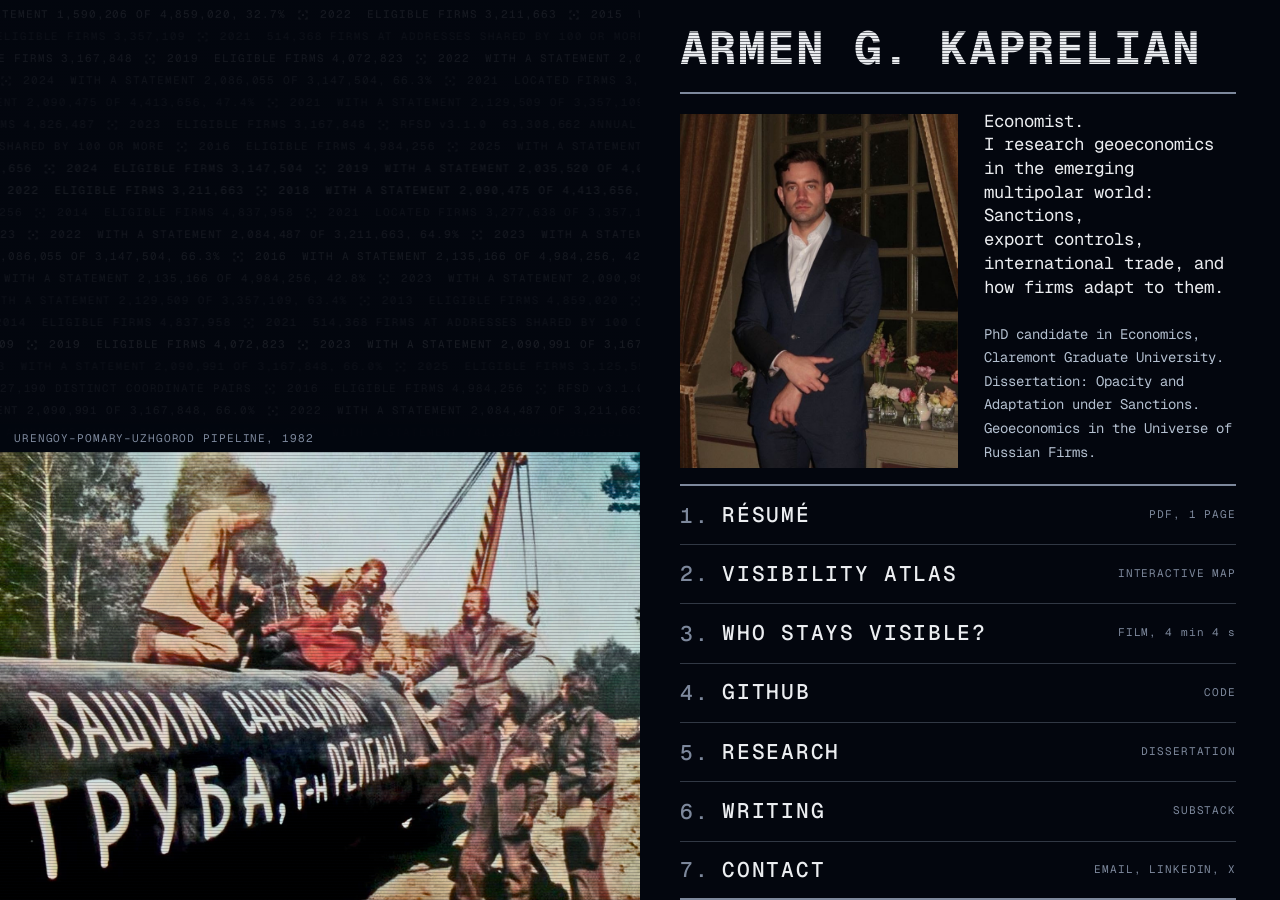
==== commit 67060441: "Update the Atlas cash-sample maps and film and dim the homepage stream" ====
--- a/index.html
+++ b/index.html
@@ -16,6 +16,7 @@
 <meta property="og:image:width" content="1200"><meta property="og:image:height" content="630"><meta property="og:image:alt" content="Armen G. Kaprelian: the name, the headshot and the bio beside the 1982 pipeline photo and the data stream of the home page.">
 <meta name="twitter:card" content="summary_large_image">
 <link rel="stylesheet" href="css/site.css">
+<style>.home canvas.stream { opacity: .5; }</style>
 </head>
 <body>
 <main class="home">
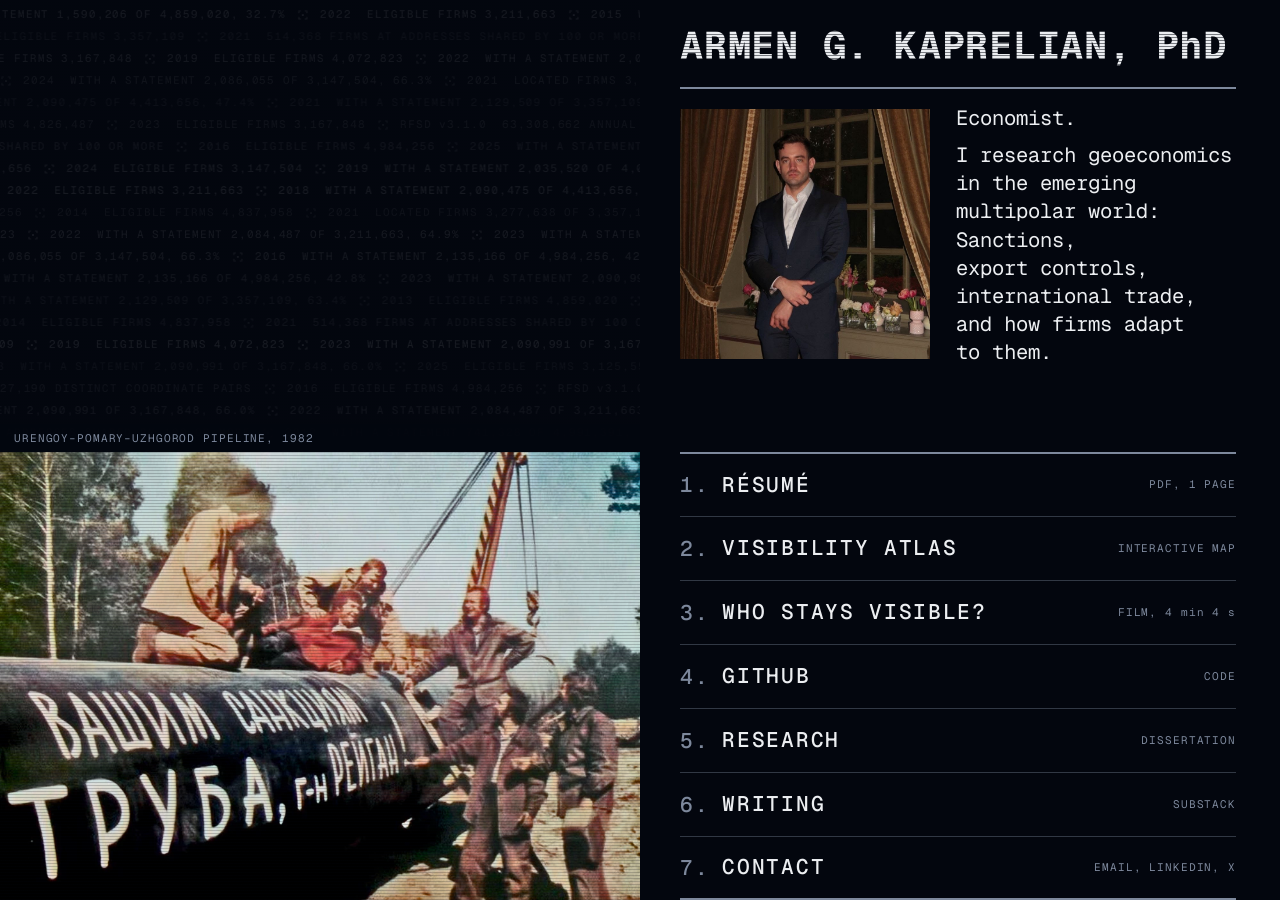
==== commit f0276cbf: "Update homepage and résumé after the dissertation defense" ====
--- a/index.html
+++ b/index.html
@@ -4,14 +4,14 @@
 <meta charset="utf-8">
 <meta name="viewport" content="width=device-width, initial-scale=1, viewport-fit=cover">
 <title>⌜Armen Kaprelian⌟</title>
-<meta name="description" content="Armen G. Kaprelian, economist: sanctions, international trade and Russian firms. PhD candidate, Claremont Graduate University.">
+<meta name="description" content="Armen G. Kaprelian, PhD, researches geoeconomics, sanctions, export controls, international trade, and how firms adapt to them.">
 <link rel="icon" href="favicon.svg" type="image/svg+xml">
 <link rel="icon" href="favicon-32.png" sizes="32x32" type="image/png">
 <link rel="apple-touch-icon" href="apple-touch-icon.png">
 <link rel="preload" href="fonts/GeistMono-Variable.woff2" as="font" type="font/woff2" crossorigin>
 <meta name="theme-color" content="#03060E">
 <meta property="og:type" content="website"><meta property="og:site_name" content="Armen G. Kaprelian">
-<meta property="og:title" content="Armen G. Kaprelian"><meta property="og:description" content="Armen G. Kaprelian, economist: sanctions, international trade and Russian firms. PhD candidate, Claremont Graduate University.">
+<meta property="og:title" content="Armen G. Kaprelian, PhD"><meta property="og:description" content="Armen G. Kaprelian, PhD, researches geoeconomics, sanctions, export controls, international trade, and how firms adapt to them.">
 <meta property="og:url" content="https://armenkaprelian.com/"><meta property="og:image" content="https://armenkaprelian.com/img/card.jpg">
 <meta property="og:image:width" content="1200"><meta property="og:image:height" content="630"><meta property="og:image:alt" content="Armen G. Kaprelian: the name, the headshot and the bio beside the 1982 pipeline photo and the data stream of the home page.">
 <meta name="twitter:card" content="summary_large_image">
@@ -28,7 +28,7 @@
       <img class="pv" data-k="atlas" data-src="img/preview-atlas.webp" alt="" aria-hidden="true">
       <img class="pv" data-k="film" data-src="img/preview-film.webp" alt="" aria-hidden="true">
       <div class="pv card" data-k="github" aria-hidden="true"><div class="k">GITHUB</div><div class="big"><span class="striped">github.com/<br>ArmenKaprelian</span></div></div>
-      <div class="pv card" data-k="research" aria-hidden="true"><div class="k">DISSERTATION</div><div class="big"><span class="striped">Opacity and Adaptation under Sanctions</span></div><div class="sub">Geoeconomics in the Universe of Russian Firms. Claremont Graduate University, expected 2026.</div></div>
+      <div class="pv card" data-k="research" aria-hidden="true"><div class="k">DISSERTATION</div><div class="big"><span class="striped">Opacity and Adaptation under Sanctions</span></div><div class="sub">Geoeconomics in the Universe of Russian Firms. Claremont Graduate University, 2026.</div></div>
       <div class="pv card" data-k="writing" aria-hidden="true"><div class="k">WRITING</div><div class="big"><span class="striped">substack.com/<br>@armenkaprelian</span></div></div>
       <div class="pv card" data-k="contact" aria-hidden="true"><div class="k">CONTACT</div><div class="big"><span class="striped">armenkaprelian<br>@gmail.com</span></div><div class="sub">LinkedIn, GitHub, X.</div></div>
       <div class="lines" aria-hidden="true"></div>
@@ -45,13 +45,12 @@
 
   <div class="content">
     <header class="top">
-      <h1><span class="striped">Armen G. Kaprelian</span></h1>
+      <h1><span class="striped">Armen G. Kaprelian, <span class="degree">PhD</span></span></h1>
       <hr>
       <div class="id">
         <img class="portrait" src="img/headshot.jpg" width="860" height="860" alt="Armen G. Kaprelian">
         <div class="lede">
-          <p class="lead"><span class="role">Economist. </span><br><span class="what">I research geoeconomics in the emerging multipolar world: <br>Sanctions, <span class="nb">export controls,</span> international trade, and how firms adapt to them.</span></p>
-          <p><span class="deg">PhD candidate in Economics, Claremont Graduate University. </span><span class="dis">Dissertation: Opacity and Adaptation under Sanctions. Geoeconomics in the Universe of Russian Firms.</span></p>
+          <p class="lead"><span class="intro"><span class="role">Economist.</span> I research geoeconomics in the emerging multipolar world:</span> <br class="intro-break"><span class="topics">Sanctions, <span class="nb">export controls,</span> international trade, and how firms adapt to them.</span></p>
         </div>
       </div>
     </header>
--- a/css/site.css
+++ b/css/site.css
@@ -102,30 +102,34 @@
    more than the window leaves above the band, the index's row gives it up and its rows compress, so no window overflows and no rule
    reserves a height for a wording (round 33, 2 November 2026; the 330 and 352 px reservations and the small-laptop rule went with it). */
 .content { display: grid; grid-template-rows: 1fr minmax(0, var(--band)); height: 100vh; height: 100dvh; }   /* a definite height, so the band's row can give room to the top block */
-.content .top { --shot: 198px; padding: 26px max(44px, var(--safe-r)) 16px 40px; }   /* 16 px under the bio, so the index's rule never touches it where the band yields; with the 140 px the headshot formula leaves, the band keeps its height on windows that have the room (round 34) */
-@supports (height: 100dvh) and (width: 1cqw) {   /* the headshot's width: the height left above the band, at most half the column's width (the author's pick of 29 October 2026) */
-  .content .top { --shot: clamp(132px, min(100dvh - var(--band) - 140px, (50cqw - 84px) * .5), 572px); }
-}
-.content h1 { margin: 0 0 22px; font-size: 46px; line-height: 44px; font-weight: 700; letter-spacing: .02em; text-transform: uppercase; }
+/* The headshot uses its native square frame at every width. Above the split-screen
+   navigation it grows into the available height, leaving room for the title and rules. */
+.content .top {
+  --shot: 198px;
+  padding: 26px max(44px, var(--safe-r)) 16px 40px;
+}
+@supports (height: 100dvh) and (width: 1cqw) {
+  .content .top { --shot: clamp(132px, min(100dvh - var(--band) - 134px, (50cqw - 84px) * .45), 420px); }
+}
+.content h1 {
+  margin: 0 0 22px;
+  font-size: clamp(30px, 3.5vw - 6px, 46px);
+  line-height: 1;
+  font-weight: 700;
+  letter-spacing: .02em;
+  text-transform: uppercase;
+}
+.content .degree { text-transform: none; }
 .content .top hr { margin: 0 0 20px; }
-.content .id { display: grid; grid-template-columns: var(--shot) minmax(0, 1fr); column-gap: 26px; align-items: start; }
-.content .portrait { display: block; width: var(--shot); height: 100%; min-height: var(--shot); max-height: calc(var(--shot) * 1.6); object-fit: cover; }   /* as tall as the text beside it: square where the text is short, cropped taller where it is long, at most 1.6 times its width (round 33) */
-.content .lede { color: var(--muted); }
-.content .lede p { margin: 0; font-size: 13px; line-height: 22px; text-wrap: pretty; }   /* pretty: no last line of one word where the browser supports it */
-.content .lede .lead { margin-bottom: 22px; font-size: 16px; color: var(--ink); }
-.content .lede { position: relative; top: -4px; }   /* the statement's capitals on the headshot's top edge: a shift of the glyphs only */
-.content .lede .dis { display: block; }   /* the dissertation on its own line, under the degree */
-/* The split layout (round 33, 2 November 2026): the bio's type follows the headshot's width, so the block keeps its proportions on every
-   laptop and desktop window: the statement at 0.062 of the headshot's width (16 px beside a 256 px headshot, 23 px beside 372), the
-   credentials at 0.05, each with its line pitch and the gap between them scaled alike (22 px at the floor). The ratio is set so the bio
-   is a little taller than the headshot is wide, and the headshot's frame follows it, so the two end together. The floors are the sizes
-   of 1 November; the ceilings keep a desktop window readable. */
-@media (min-width: 1200px) and (min-height: 600px) {
-  .content .top { --f: clamp(16px, var(--shot) * .062, 26px); --g: clamp(13px, var(--shot) * .05, 21px); }
-  .content .lede { top: calc(var(--f) * -.25); max-width: max(var(--shot) * 1.4, (258px - var(--shot)) * 10000); }   /* the measure: 1.4 headshots (37 characters) while the type follows the headshot, which keeps the bio as tall as the headshot is wide on a wide column; below a 258 px headshot the type is at its floor and the bio takes the column (the second term is then thousands of px) */
-  .content .lede p { font-size: var(--g); line-height: 1.6923; }
-  .content .lede .lead { margin-bottom: 1.375em; font-size: var(--f); line-height: 1.375; }
-}
+.content .id { display: grid; grid-template-columns: var(--shot) minmax(0, 1fr); gap: 26px; align-items: start; }
+.content .portrait { display: block; width: 100%; height: auto; aspect-ratio: 1; }
+.content .lede {
+  font-size: clamp(16px, var(--shot) * .082, 25px);
+  line-height: 1.375;
+  margin-top: -.23em;
+}
+.content .lede p { margin: 0; max-width: 31ch; text-wrap: pretty; }
+.content .lede .role { display: block; margin-bottom: .42em; }
 .nb { white-space: nowrap; }
 
 /* The index: seven rows, each a number, the page and a dim note of what it opens; the whole row is the link. */
@@ -182,13 +186,13 @@
 @media (max-width: 1199px), (max-height: 599px) {
   .home { display: flex; flex-direction: column; }
   .content { order: -1; display: block; height: auto; max-width: 820px; }
-  .content .top { --shot: 160px; padding: 14px max(16px, var(--safe-r)) 0 max(16px, var(--safe-l)); }
-  @supports (width: round(down, 10px, 1px)) and (width: 1cqw) { .content .top { --shot: clamp(110px, round(down, (min(100cqw, 820px) - 32px) * .43, 2px), 286px); } }   /* 0.43 of the column, at most 286 px on tablets */
-  .content h1 { margin-bottom: 14px; font-size: 30px; }
-  .content .id { column-gap: 16px; }
-  .content .lede { display: contents; }
-  .content .lede .lead { grid-column: 2; grid-row: 1; margin: 0; font-size: 15px; position: relative; top: -5px; }   /* the capitals on the headshot's top edge */
-  .content .lede .lead + p { grid-column: 1 / -1; grid-row: 2; margin-top: 22px; }
+  .content .top {
+    --shot: clamp(104px, 40vw - 8px, 240px);
+    padding: 14px max(16px, var(--safe-r)) 0 max(16px, var(--safe-l));
+  }
+  .content h1 { margin-bottom: 14px; font-size: clamp(20px, 6.85vw - 2px, 30px); line-height: 1.15; }
+  .content .id { gap: clamp(14px, 3.5vw, 26px); }
+  .content .lede { font-size: clamp(15px, var(--shot) * .09, 22px); }
   .index { grid-auto-rows: 60px; padding: 22px max(16px, var(--safe-r)) 30px max(16px, var(--safe-l)); }
   .index a { grid-template-columns: auto minmax(0, 1fr); align-content: center; }
   .index .n { grid-row: 1; font-size: 18px; }   /* on the page name's line, at its size */
@@ -206,26 +210,15 @@
   .page { padding: 14px max(16px, var(--safe-r)) max(40px, calc(var(--safe-b) + 24px)) max(16px, var(--safe-l)); }
   .page h1 { font-size: 30px; }
   .film .chapters button { padding: 5px 0; }   /* taller rows for a finger */
-  /* The home page's top block as a card (round 33, the author's request of 2 November 2026, after a phone that scales text by about 1.13 ran the
-     statement's last line under the headshot, and his rule against dead space). Beside the headshot sit the lines that identify him, "Economist.",
-     the degree and the dissertation, and the headshot is as tall as they are: its box takes the rows they fill and crops the square picture to
-     a taller frame (object-fit: cover, at most 1.6 times its width; beyond that, at a text scale over about 1.4, the lines run on below it),
-     so no line falls under the picture and no space stands beside it, at any text scale. The statement runs below at the column's full width,
-     where no line is short. The four pieces are spans in the two paragraphs (display: contents), placed by the grid; the laptop and tablet
-     layouts read the same markup in its own order. The headshot takes 0.40 of the column. The name takes 7 percent of the screen's width, one
-     line at 360 px and up unless the text is scaled more than a sixth. (The runaround of 1 November 2026 is retired.) */
-  .content .top { --shot: 150px; }
-  @supports (width: round(down, 10px, 1px)) and (width: 1cqw) { .content .top { --shot: clamp(110px, round(down, (min(100cqw, 820px) - 32px) * .40, 2px), 286px); } }
-  .content h1 { font-size: clamp(22px, 7vw, 30px); line-height: 1.15; }
-  .content .id { grid-template-rows: auto auto 1fr auto; }   /* the headshot's rows: "Economist.", the degree, the dissertation; the fr row takes any height left */
-  .content .lede p { display: contents; }
-  .content .lede br { display: none; }
-  .content .portrait { grid-column: 1; grid-row: 1 / 4; align-self: start; height: 100%; min-height: var(--shot); max-height: calc(var(--shot) * 1.6); object-fit: cover; }
-  .content .lede .role, .content .lede .deg, .content .lede .dis { grid-column: 2; position: relative; top: -5px; }   /* the capitals on the headshot's top edge */
-  .content .lede .role { grid-row: 1; font-size: 15px; color: var(--ink); }
-  .content .lede .deg { grid-row: 2; font-size: 13px; color: var(--muted); }
-  .content .lede .dis { grid-row: 3; font-size: 13px; color: var(--muted); }
-  .content .lede .what { grid-column: 1 / -1; grid-row: 4; margin-top: 22px; font-size: 15px; color: var(--ink); }
-}
-
+}
+
+/* On narrow phones the list of research interests gets the full line below the portrait. */
+@media (max-width: 425px) {
+  .content .top { --shot: clamp(104px, 43vw - 10px, 160px); }
+  .content .id { row-gap: 11px; }
+  .content .lede, .content .lead { display: contents; }
+  .content .lead .intro { align-self: center; font-size: 16px; line-height: 1.375; }
+  .content .lead .topics { grid-column: 1 / -1; font-size: 16px; line-height: 1.375; }
+  .content .lead .intro-break { display: none; }
+}
 @media (prefers-reduced-motion: reduce) { * { transition: none !important; animation: none !important; } }
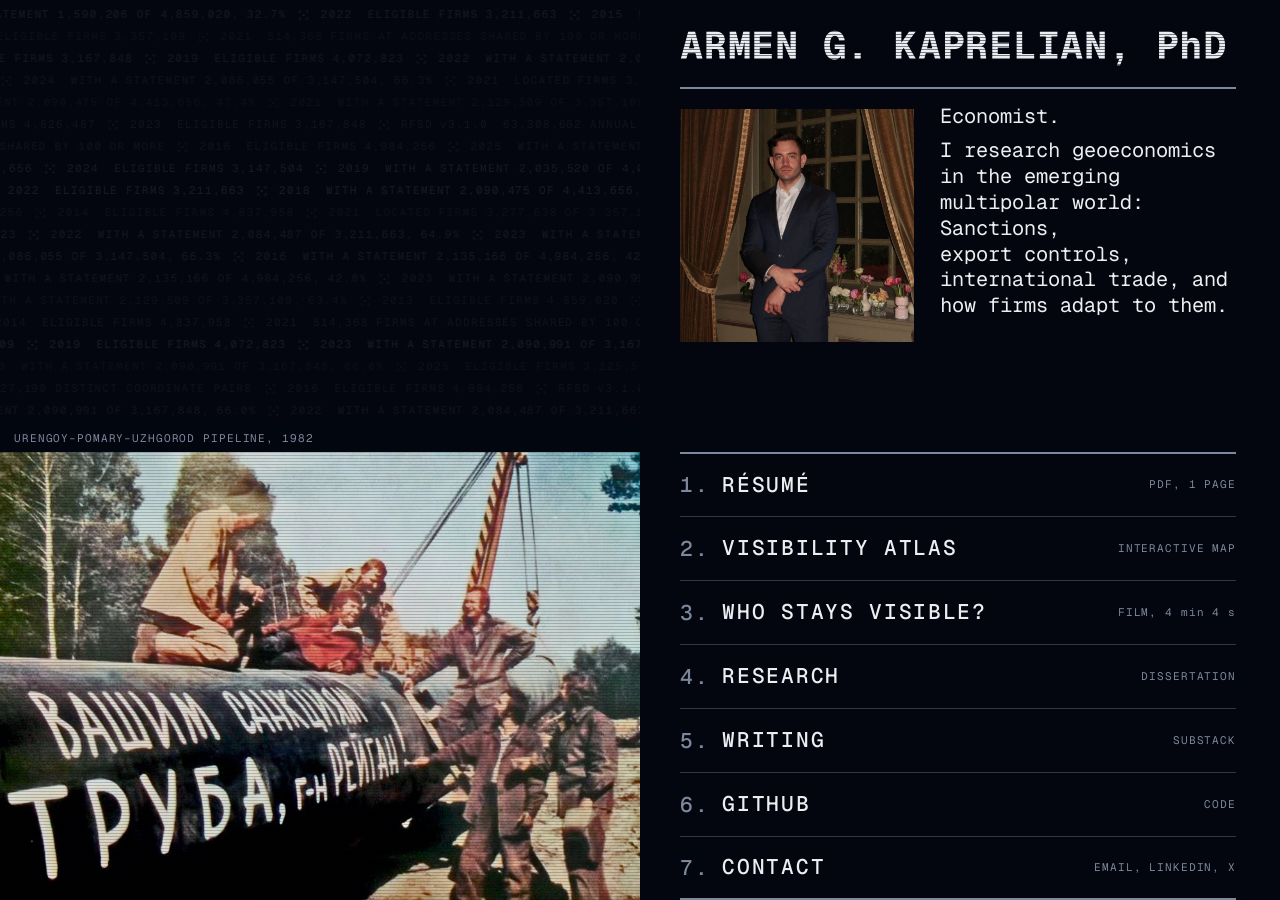
==== commit b894b7cb: "Align the homepage bio, feature the Research chart, and update PhD references" ====
--- a/index.html
+++ b/index.html
@@ -28,7 +28,7 @@
       <img class="pv" data-k="atlas" data-src="img/preview-atlas.webp" alt="" aria-hidden="true">
       <img class="pv" data-k="film" data-src="img/preview-film.webp" alt="" aria-hidden="true">
       <div class="pv card" data-k="github" aria-hidden="true"><div class="k">GITHUB</div><div class="big"><span class="striped">github.com/<br>ArmenKaprelian</span></div></div>
-      <div class="pv card" data-k="research" aria-hidden="true"><div class="k">DISSERTATION</div><div class="big"><span class="striped">Opacity and Adaptation under Sanctions</span></div><div class="sub">Geoeconomics in the Universe of Russian Firms. Claremont Graduate University, 2026.</div></div>
+      <img class="pv" data-k="research" data-src="img/preview-research.webp" alt="" aria-hidden="true">
       <div class="pv card" data-k="writing" aria-hidden="true"><div class="k">WRITING</div><div class="big"><span class="striped">substack.com/<br>@armenkaprelian</span></div></div>
       <div class="pv card" data-k="contact" aria-hidden="true"><div class="k">CONTACT</div><div class="big"><span class="striped">armenkaprelian<br>@gmail.com</span></div><div class="sub">LinkedIn, GitHub, X.</div></div>
       <div class="lines" aria-hidden="true"></div>
@@ -50,7 +50,7 @@
       <div class="id">
         <img class="portrait" src="img/headshot.jpg" width="860" height="860" alt="Armen G. Kaprelian">
         <div class="lede">
-          <p class="lead"><span class="intro"><span class="role">Economist.</span> I research geoeconomics in the emerging multipolar world:</span> <br class="intro-break"><span class="topics">Sanctions, <span class="nb">export controls,</span> international trade, and how firms adapt to them.</span></p>
+          <p class="lead"><span class="role">Economist.</span> I research geoeconomics in the emerging multipolar world: Sanctions, <span class="nb">export controls,</span> international trade, and how firms adapt to them.</p>
         </div>
       </div>
     </header>
@@ -58,9 +58,9 @@
       <a data-k="resume" href="resume/kaprelian-resume.pdf#view=Fit&amp;zoom=page-fit"><span class="n">1.</span><span class="label">Résumé</span><span class="tag">PDF, 1 PAGE</span></a>
       <a data-k="atlas" href="atlas/"><span class="n">2.</span><span class="label">Visibility Atlas</span><span class="tag">INTERACTIVE MAP</span></a>
       <a data-k="film" href="film/"><span class="n">3.</span><span class="label">Who stays visible?</span><span class="tag">FILM, 4 min 4 s</span></a>
-      <a data-k="github" href="https://github.com/ArmenKaprelian"><span class="n">4.</span><span class="label">GitHub</span><span class="tag">CODE</span></a>
-      <a data-k="research" href="research/"><span class="n">5.</span><span class="label">Research</span><span class="tag">DISSERTATION</span></a>
-      <a data-k="writing" href="writing/"><span class="n">6.</span><span class="label">Writing</span><span class="tag">SUBSTACK</span></a>
+      <a data-k="research" href="research/"><span class="n">4.</span><span class="label">Research</span><span class="tag">DISSERTATION</span></a>
+      <a data-k="writing" href="writing/"><span class="n">5.</span><span class="label">Writing</span><span class="tag">SUBSTACK</span></a>
+      <a data-k="github" href="https://github.com/ArmenKaprelian"><span class="n">6.</span><span class="label">GitHub</span><span class="tag">CODE</span></a>
       <a data-k="contact" href="contact/"><span class="n">7.</span><span class="label">Contact</span><span class="tag">EMAIL, LINKEDIN, X</span></a>
     </nav>
   </div>
--- a/css/site.css
+++ b/css/site.css
@@ -109,7 +109,7 @@
   padding: 26px max(44px, var(--safe-r)) 16px 40px;
 }
 @supports (height: 100dvh) and (width: 1cqw) {
-  .content .top { --shot: clamp(132px, min(100dvh - var(--band) - 134px, (50cqw - 84px) * .45), 420px); }
+  .content .top { --shot: max(132px, min(100dvh - var(--band) - 134px, (50cqw - 84px) * .42)); }
 }
 .content h1 {
   margin: 0 0 22px;
@@ -124,11 +124,11 @@
 .content .id { display: grid; grid-template-columns: var(--shot) minmax(0, 1fr); gap: 26px; align-items: start; }
 .content .portrait { display: block; width: 100%; height: auto; aspect-ratio: 1; }
 .content .lede {
-  font-size: clamp(16px, var(--shot) * .082, 25px);
-  line-height: 1.375;
+  font-size: clamp(1rem, 1.04vw + var(--shot) * .03, 2.625rem);
+  line-height: 1.27;
   margin-top: -.23em;
 }
-.content .lede p { margin: 0; max-width: 31ch; text-wrap: pretty; }
+.content .lede p { margin: 0; text-wrap: pretty; }
 .content .lede .role { display: block; margin-bottom: .42em; }
 .nb { white-space: nowrap; }
 
@@ -187,12 +187,12 @@
   .home { display: flex; flex-direction: column; }
   .content { order: -1; display: block; height: auto; max-width: 820px; }
   .content .top {
-    --shot: clamp(104px, 40vw - 8px, 240px);
+    --shot: clamp(106px, 43vw - 2px, 260px);
     padding: 14px max(16px, var(--safe-r)) 0 max(16px, var(--safe-l));
   }
   .content h1 { margin-bottom: 14px; font-size: clamp(20px, 6.85vw - 2px, 30px); line-height: 1.15; }
-  .content .id { gap: clamp(14px, 3.5vw, 26px); }
-  .content .lede { font-size: clamp(15px, var(--shot) * .09, 22px); }
+  .content .id { gap: clamp(12px, 3.3vw, 26px); }
+  .content .lede { font-size: clamp(.85rem, 3.65vw, 1.55rem); line-height: 1.25; }
   .index { grid-auto-rows: 60px; padding: 22px max(16px, var(--safe-r)) 30px max(16px, var(--safe-l)); }
   .index a { grid-template-columns: auto minmax(0, 1fr); align-content: center; }
   .index .n { grid-row: 1; font-size: 18px; }   /* on the page name's line, at its size */
@@ -212,13 +212,4 @@
   .film .chapters button { padding: 5px 0; }   /* taller rows for a finger */
 }
 
-/* On narrow phones the list of research interests gets the full line below the portrait. */
-@media (max-width: 425px) {
-  .content .top { --shot: clamp(104px, 43vw - 10px, 160px); }
-  .content .id { row-gap: 11px; }
-  .content .lede, .content .lead { display: contents; }
-  .content .lead .intro { align-self: center; font-size: 16px; line-height: 1.375; }
-  .content .lead .topics { grid-column: 1 / -1; font-size: 16px; line-height: 1.375; }
-  .content .lead .intro-break { display: none; }
-}
 @media (prefers-reduced-motion: reduce) { * { transition: none !important; animation: none !important; } }
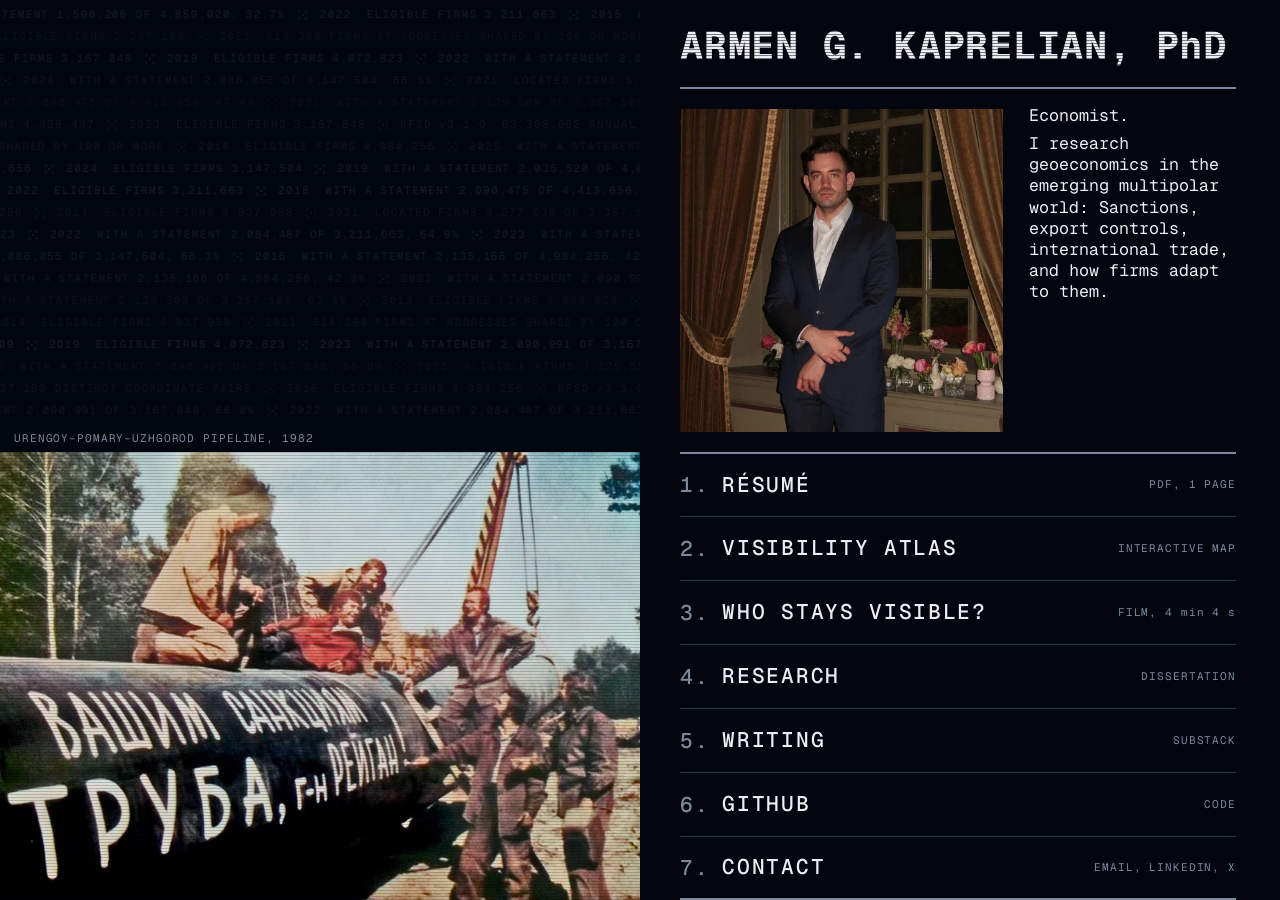
==== commit 0abe46a6: "Serve responsive homepage photos and lossless deck figures with image fallbacks" ====
--- a/index.html
+++ b/index.html
@@ -23,7 +23,11 @@
   <div class="visual">
     <canvas class="stream" aria-hidden="true"></canvas>
     <figure class="photo">
-      <img src="img/home-pipeline-1982.webp" width="1000" height="700" alt="Soviet pipeline workers in 1982 beside a pipe painted with the slogan: Your sanctions are done for, Mr. Reagan!">
+      <picture>
+        <source type="image/webp" srcset="img/home-pipeline-1982-800.webp 800w, img/home-pipeline-1982.webp 1000w"
+                sizes="(min-width: 1200px) and (min-height: 600px) 50vw, 100vw">
+        <img src="img/home-pipeline-1982.png" width="1000" height="700" alt="Soviet pipeline workers in 1982 beside a pipe painted with the slogan: Your sanctions are done for, Mr. Reagan!">
+      </picture>
       <img class="pv" data-k="resume" data-src="img/preview-resume.webp" alt="" aria-hidden="true">
       <img class="pv" data-k="atlas" data-src="img/preview-atlas.webp" alt="" aria-hidden="true">
       <img class="pv" data-k="film" data-src="img/preview-film.webp" alt="" aria-hidden="true">
@@ -48,7 +52,11 @@
       <h1><span class="striped">Armen G. Kaprelian, <span class="degree">PhD</span></span></h1>
       <hr>
       <div class="id">
-        <img class="portrait" src="img/headshot.jpg" width="860" height="860" alt="Armen G. Kaprelian">
+        <picture>
+          <source type="image/webp" srcset="img/headshot-520.webp 520w, img/headshot-860.webp 860w"
+                  sizes="(min-width: 1200px) and (min-height: 600px) 30vw, clamp(106px, calc(43vw - 2px), 260px)">
+          <img class="portrait" src="img/headshot.jpg" width="860" height="860" alt="Armen G. Kaprelian">
+        </picture>
         <div class="lede">
           <p class="lead"><span class="role">Economist.</span> I research geoeconomics in the emerging multipolar world: Sanctions, <span class="nb">export controls,</span> international trade, and how firms adapt to them.</p>
         </div>
--- a/css/site.css
+++ b/css/site.css
@@ -77,7 +77,9 @@
 /* The photo on the floor at the centre line, its caption bar above it. Inside its frame, bottom to top: the photo, the previews of
    the index's pages, and the scan lines. */
 .photo { position: absolute; left: 0; right: 0; bottom: 0; z-index: 2; margin: 0; height: var(--photo); aspect-ratio: 10 / 7; }   /* the column's width; where the window is short the photo's top sits above the index's rule (round 32) */
-.photo > img, .photo .pv { position: absolute; inset: 0; display: block; width: 100%; height: 100%; }
+.home picture { display: contents; }
+.home picture > source { display: none; }
+.photo > img, .photo > picture > img, .photo .pv { position: absolute; inset: 0; display: block; width: 100%; height: 100%; }
 .photo .pv { opacity: 0; transition: opacity .15s linear; }
 .photo .lines { position: absolute; inset: 0; pointer-events: none; background: repeating-linear-gradient(to bottom, rgba(3, 6, 14, .19) 0 1px, transparent 1px 3px); }
 .photo .pv.live { opacity: 1; }   /* js/home.js marks the preview of the row under the pointer or the keyboard */
@@ -106,6 +108,7 @@
    navigation it grows into the available height, leaving room for the title and rules. */
 .content .top {
   --shot: 198px;
+  --portrait-gap: 20px;
   padding: 26px max(44px, var(--safe-r)) 16px 40px;
 }
 @supports (height: 100dvh) and (width: 1cqw) {
@@ -120,17 +123,33 @@
   text-transform: uppercase;
 }
 .content .degree { text-transform: none; }
-.content .top hr { margin: 0 0 20px; }
+.content .top hr { margin: 0 0 var(--portrait-gap); }
 .content .id { display: grid; grid-template-columns: var(--shot) minmax(0, 1fr); gap: 26px; align-items: start; }
 .content .portrait { display: block; width: 100%; height: auto; aspect-ratio: 1; }
 .content .lede {
-  font-size: clamp(1rem, 1.04vw + var(--shot) * .03, 2.625rem);
+  font-size: clamp(1rem, 0.853vw + var(--shot) * .0246, 2.15rem);
   line-height: 1.27;
   margin-top: -.23em;
 }
 .content .lede p { margin: 0; text-wrap: pretty; }
 .content .lede .role { display: block; margin-bottom: .42em; }
 .nb { white-space: nowrap; }
+
+/* Split layout: the square uses the height between the two rules after the equal
+   gaps are reserved. Leave room for the bio beside it on tall, narrow windows. */
+@media (width > 1199px) and (height > 599px) {
+  .content .top { display: flex; flex-direction: column; padding-bottom: var(--portrait-gap); }
+  .content .top h1 { flex: none; margin-top: auto; }
+  .content .top hr { flex: none; }
+  .content .id {
+    display: flex;
+    flex: 1 1 0;
+    min-height: min-content;
+    max-height: calc((50cqw - 84px) * .6);
+  }
+  .content .portrait { contain: size; flex: none; width: auto; height: 100%; min-height: 132px; }
+  .content .lede { flex: 1; min-width: 0; }
+}
 
 /* The index: seven rows, each a number, the page and a dim note of what it opens; the whole row is the link. */
 .index { display: grid; grid-auto-rows: minmax(0, 80px); padding: 0 max(44px, var(--safe-r)) 0 40px; }
